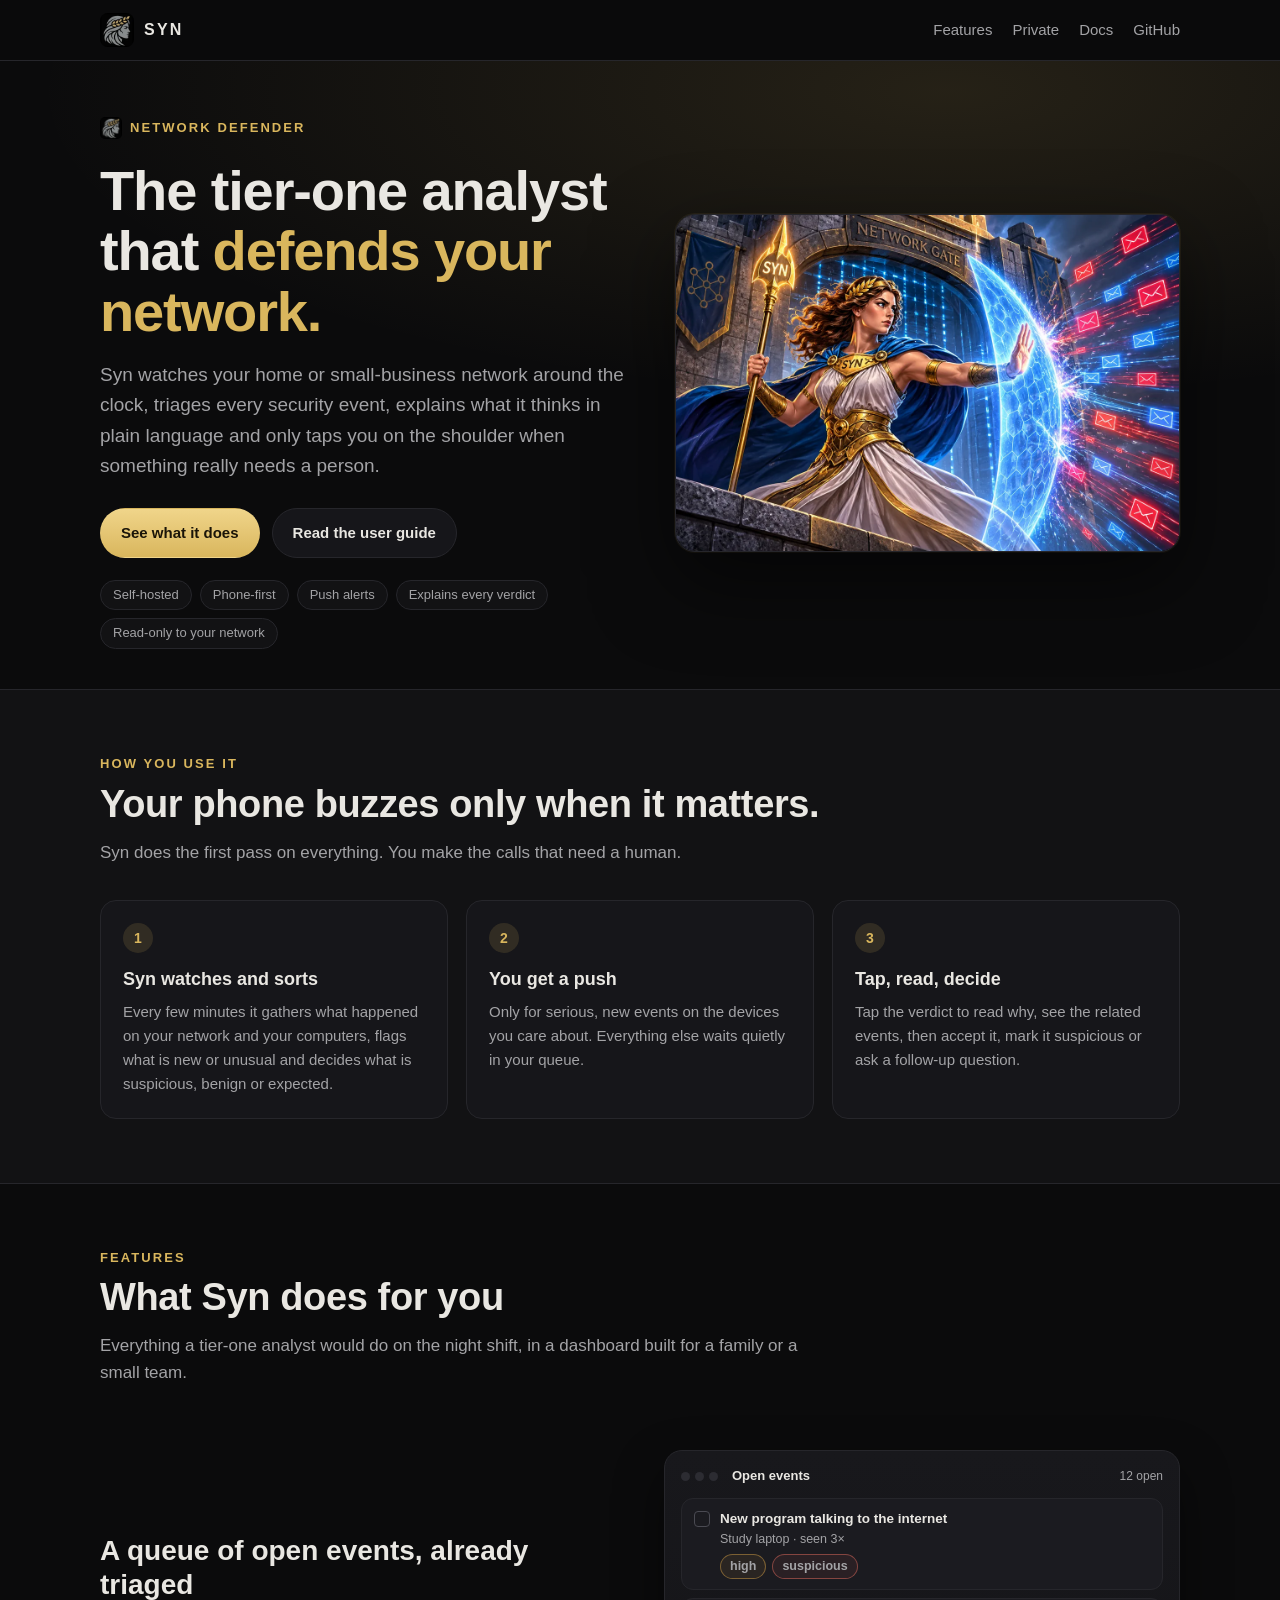
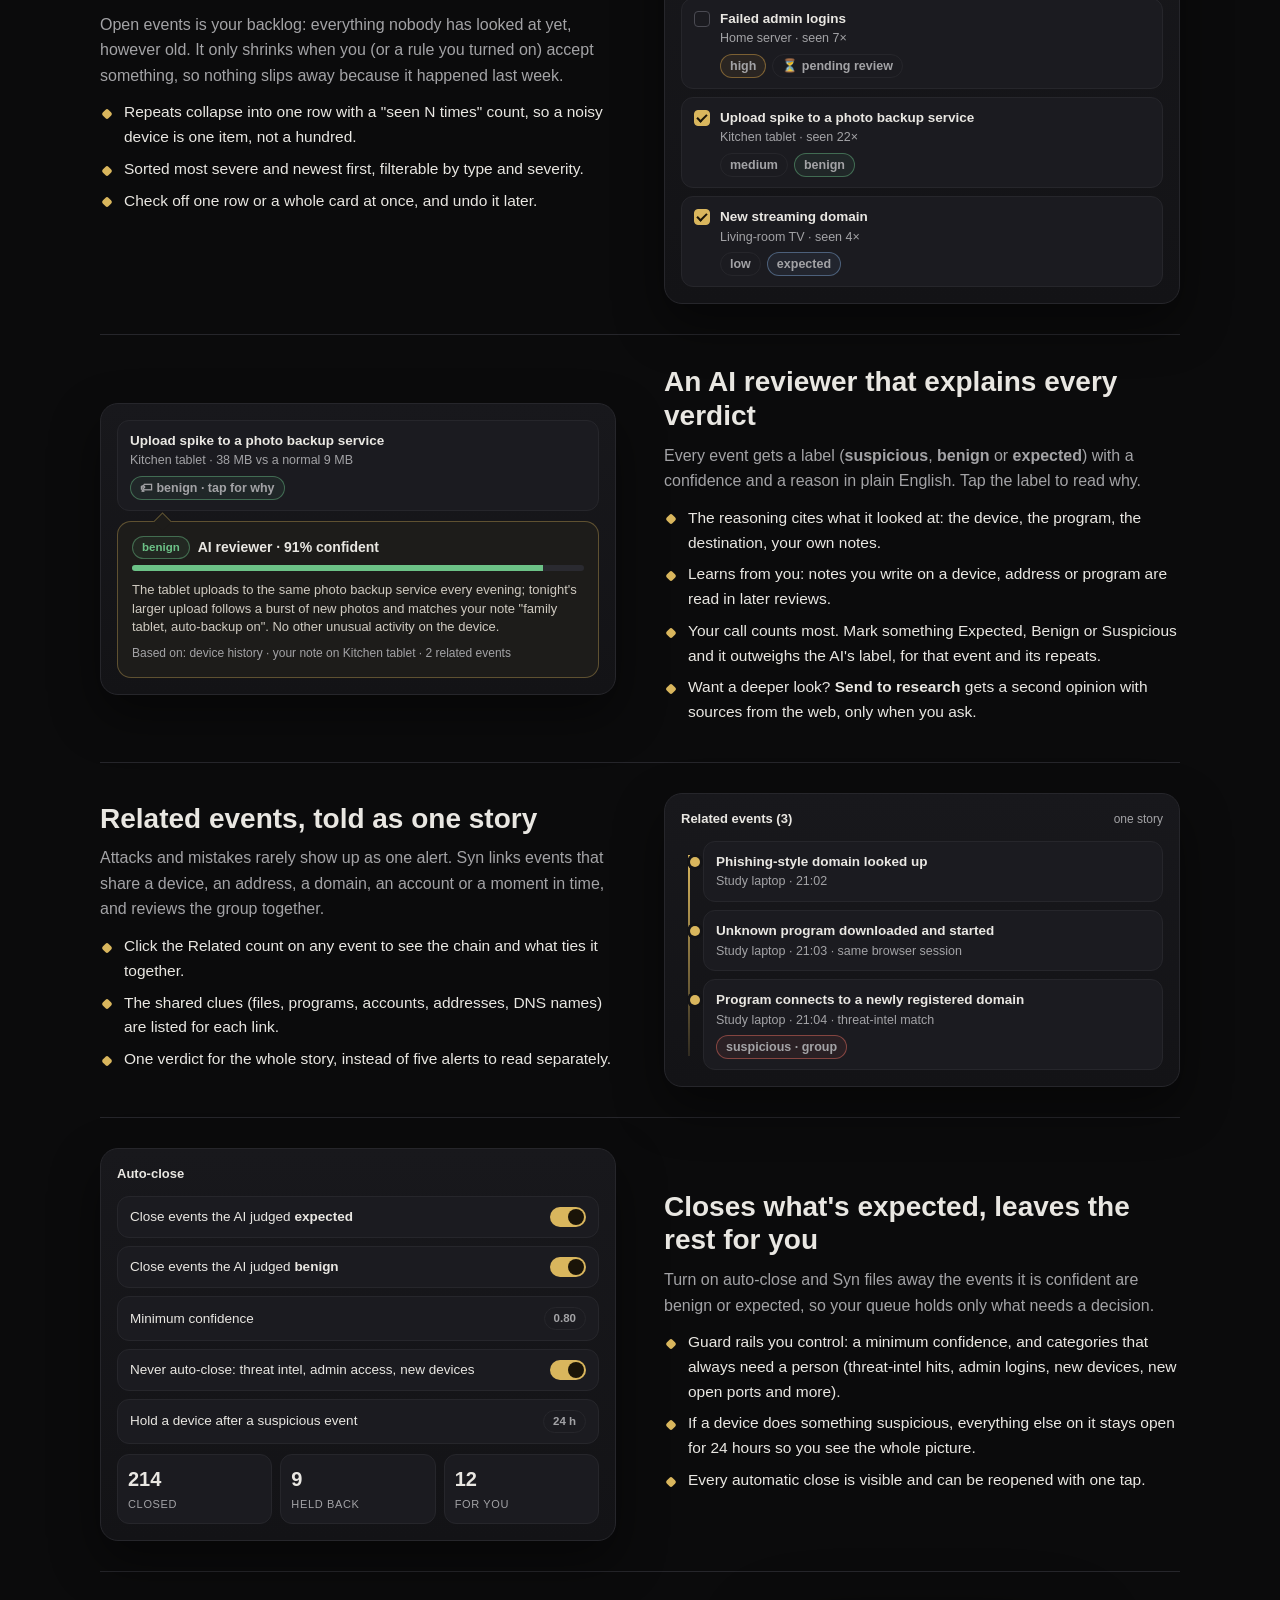
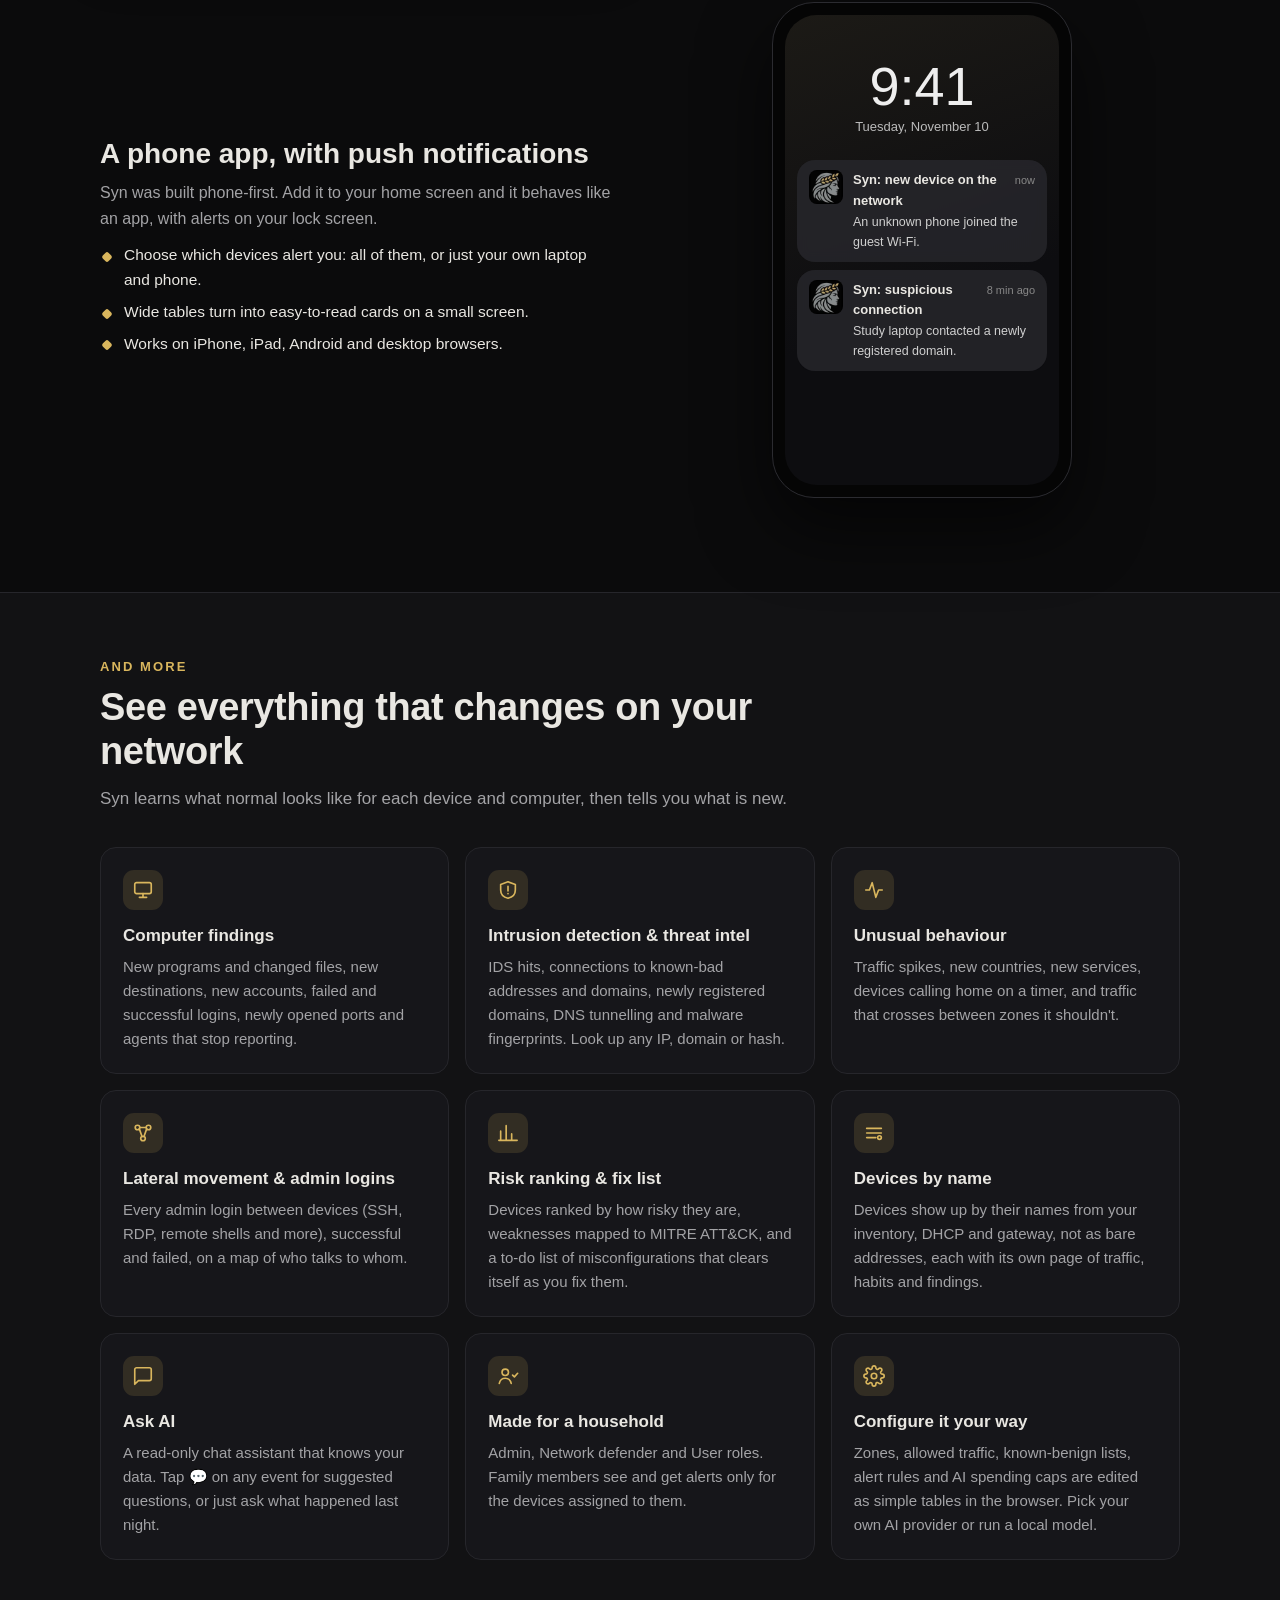
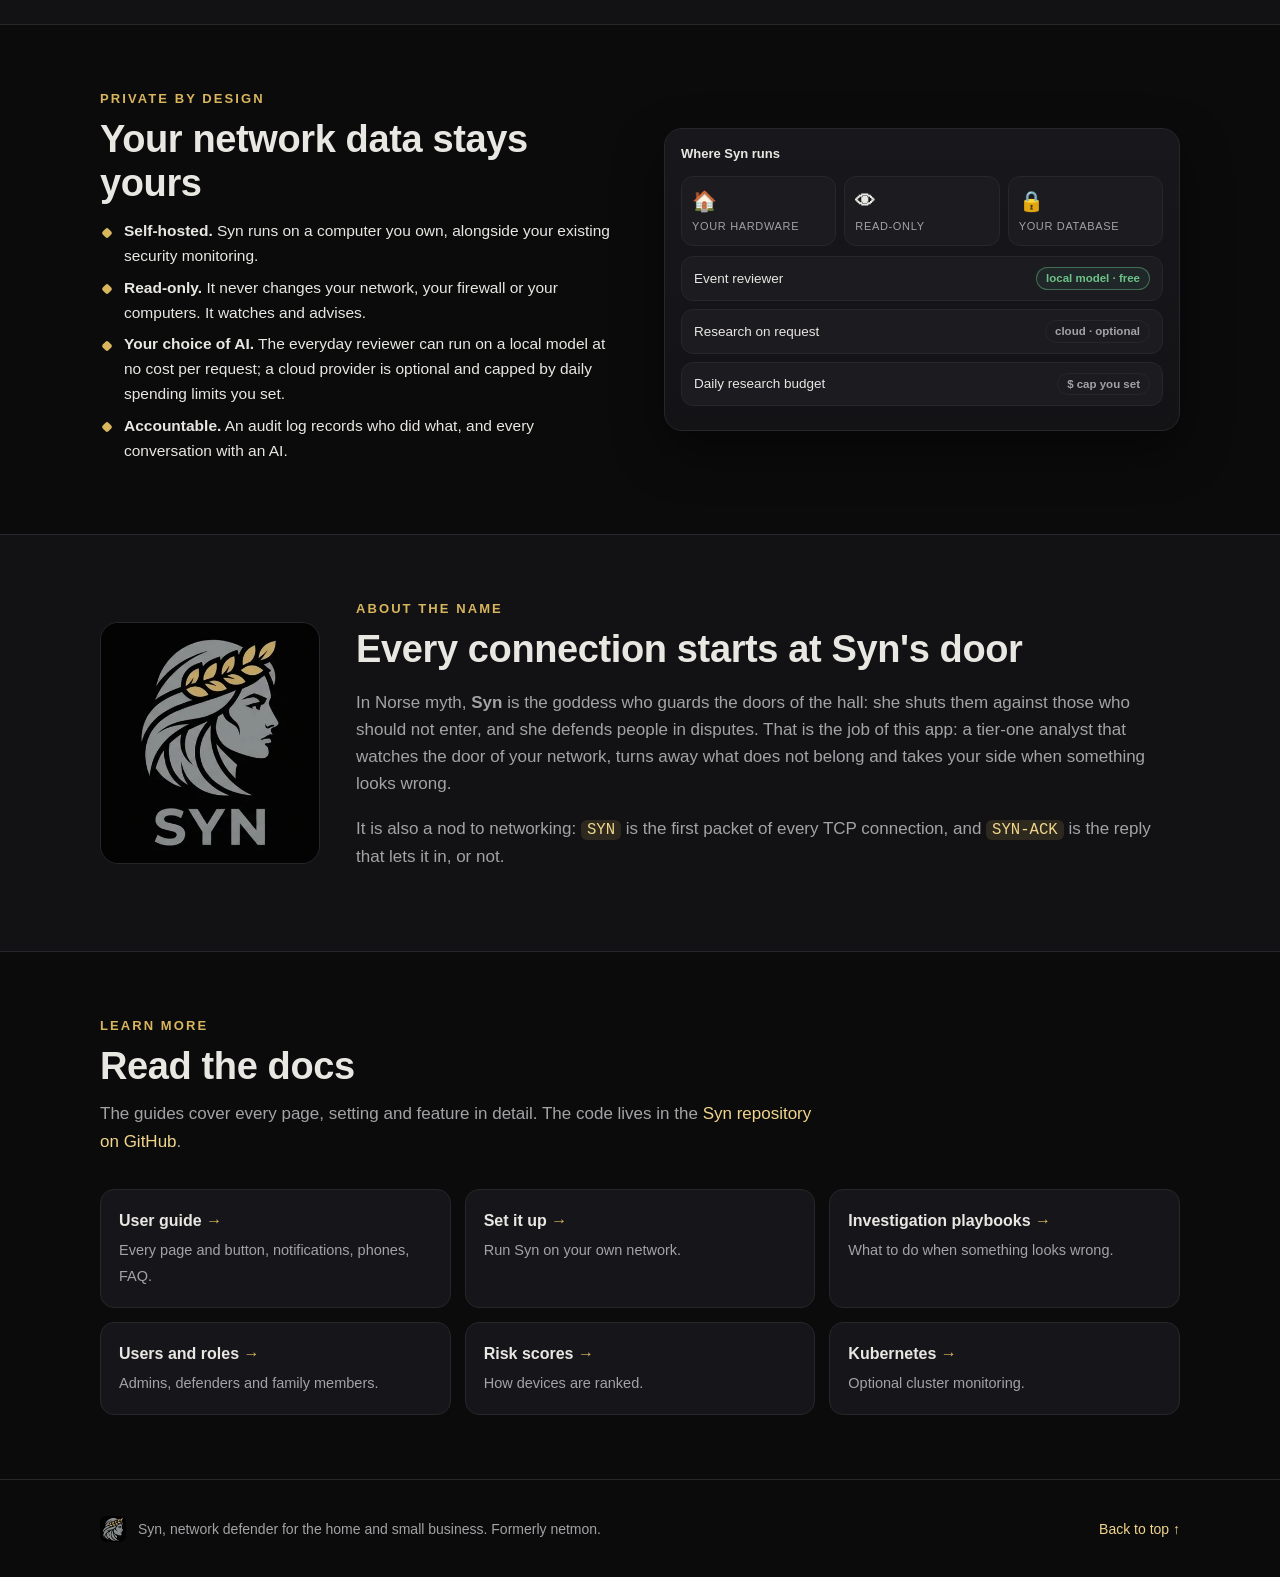
==== docs/index.html @ c79c4697 "GitHub Pages feature site: docs/index.html (end-user feature tour with the Syn art, gold-laurel logo" ====
<!doctype html>
<html lang="en">
<head>
<meta charset="utf-8">
<meta name="viewport" content="width=device-width, initial-scale=1, viewport-fit=cover">
<title>Syn · the tier-one analyst that defends your network</title>
<meta name="description" content="Syn watches your home or small-business network, triages every security event, explains its verdicts in plain language and pushes only what needs you to your phone.">
<meta name="theme-color" content="#0b0b0c">
<meta property="og:title" content="Syn · the tier-one analyst that defends your network">
<meta property="og:description" content="Security events triaged, explained and grouped into stories, with the expected closed for you and the rest pushed to your phone. Self-hosted.">
<meta property="og:image" content="images/syn-hero.webp">
<link rel="icon" href="site/favicon.png">
<link rel="apple-touch-icon" href="site/apple-touch-icon.png">
<style>
:root{
  --bg:#0b0b0c; --bg2:#121214; --card:#16161a; --line:#26262b;
  --text:#e9e7e2; --muted:#a3a3a6; --gray:#9a9c9e;
  --gold:#d9b65d; --gold2:#f0d58a; --gold-dim:rgba(217,182,93,.14);
  --red:#e06a5f; --green:#6cc287; --blue:#7fa8d9; --amber:#e1a948;
  --r:16px;
}
*{box-sizing:border-box}
html{scroll-behavior:smooth;-webkit-text-size-adjust:100%}
body{margin:0;background:var(--bg);color:var(--text);
  font:16px/1.6 -apple-system,BlinkMacSystemFont,"Segoe UI",Inter,Roboto,"Helvetica Neue",Arial,sans-serif}
a{color:var(--gold2);text-decoration:none}
a:hover{text-decoration:underline}
img{max-width:100%;display:block}
.wrap{max-width:1120px;margin:0 auto;padding:0 20px}

/* nav */
.nav{position:sticky;top:0;z-index:10;background:rgba(11,11,12,.86);backdrop-filter:blur(10px);-webkit-backdrop-filter:blur(10px);border-bottom:1px solid var(--line)}
.nav .wrap{display:flex;align-items:center;gap:14px;height:60px}
.brand{display:flex;align-items:center;gap:10px;color:var(--text);font-weight:700;letter-spacing:.14em}
.brand img{width:34px;height:34px;border-radius:8px}
.nav nav{margin-left:auto;display:flex;gap:20px;font-size:15px}
.nav nav a{color:var(--muted)}
.nav nav a:hover{color:var(--text);text-decoration:none}
@media (max-width:600px){.nav nav a.opt{display:none}}

/* hero */
.hero{position:relative;padding:56px 0 40px;overflow:hidden}
.hero::before{content:"";position:absolute;inset:-20% -10% auto;height:520px;background:radial-gradient(ellipse at 70% 30%,rgba(217,182,93,.13),transparent 60%);pointer-events:none}
.hero .wrap{display:grid;grid-template-columns:1.05fr 1fr;gap:44px;align-items:center;position:relative}
.eyebrow{display:inline-flex;align-items:center;gap:8px;color:var(--gold);font-size:13px;font-weight:600;letter-spacing:.16em;text-transform:uppercase}
.eyebrow img{width:22px;height:22px;border-radius:5px}
h1{font-size:clamp(34px,5.2vw,56px);line-height:1.08;margin:14px 0 18px;letter-spacing:-.02em}
h1 em{font-style:normal;color:var(--gold)}
.lead{font-size:clamp(17px,2vw,19px);color:var(--muted);margin:0 0 26px;max-width:36em}
.ctas{display:flex;flex-wrap:wrap;gap:12px}
.btn{display:inline-flex;align-items:center;gap:8px;padding:12px 20px;border-radius:999px;font-weight:600;font-size:15px;border:1px solid var(--line);color:var(--text);background:var(--card)}
.btn:hover{text-decoration:none;border-color:#3a3a40}
.btn.gold{background:linear-gradient(180deg,var(--gold2),var(--gold));color:#1a1408;border-color:transparent}
.hero-art{border-radius:20px;overflow:hidden;border:1px solid var(--line);box-shadow:0 30px 80px rgba(0,0,0,.55),0 0 0 1px rgba(217,182,93,.08)}
.hero-art img{width:100%;height:auto;aspect-ratio:3/2}
.chips{display:flex;flex-wrap:wrap;gap:8px;margin-top:22px}
.chip{font-size:13px;color:var(--muted);border:1px solid var(--line);border-radius:999px;padding:4px 12px;background:var(--bg2)}
@media (max-width:860px){.hero{padding-top:28px}.hero .wrap{grid-template-columns:1fr;gap:28px}.hero-art{order:-1}}

/* sections */
section{padding:64px 0}
.sec-head{max-width:720px;margin-bottom:34px}
.sec-head .k{color:var(--gold);font-size:13px;letter-spacing:.16em;text-transform:uppercase;font-weight:600}
h2{font-size:clamp(26px,3.6vw,38px);line-height:1.15;margin:8px 0 12px;letter-spacing:-.01em}
.sec-head p{color:var(--muted);margin:0;font-size:17px}
.alt{background:var(--bg2);border-top:1px solid var(--line);border-bottom:1px solid var(--line)}

/* flow steps */
.steps{display:grid;grid-template-columns:repeat(3,1fr);gap:18px}
.step{background:var(--card);border:1px solid var(--line);border-radius:var(--r);padding:22px}
.step .n{width:30px;height:30px;border-radius:50%;display:grid;place-items:center;background:var(--gold-dim);color:var(--gold);font-weight:700;font-size:14px;margin-bottom:12px}
.step h3{margin:0 0 6px;font-size:18px}
.step p{margin:0;color:var(--muted);font-size:15px}
@media (max-width:760px){.steps{grid-template-columns:1fr}}

/* feature rows with mockups */
.feat{display:grid;grid-template-columns:1fr 1fr;gap:48px;align-items:center;padding:30px 0}
.feat + .feat{border-top:1px solid var(--line)}
.feat.rev .copy{order:2}
.feat h3{font-size:clamp(22px,2.6vw,28px);margin:0 0 10px;line-height:1.2}
.feat p{color:var(--muted);margin:0 0 12px}
.feat ul{margin:0;padding:0;list-style:none}
.feat li{position:relative;padding-left:24px;margin:7px 0;color:var(--text);font-size:15.5px}
.feat li::before{content:"";position:absolute;left:3px;top:.62em;width:8px;height:8px;border-radius:2px;background:var(--gold);transform:rotate(45deg)}
@media (max-width:860px){.feat{grid-template-columns:1fr;gap:22px}.feat.rev .copy{order:0}}

/* mock UI */
.mock{background:linear-gradient(180deg,#18181c,#131316);border:1px solid var(--line);border-radius:18px;padding:16px;box-shadow:0 20px 50px rgba(0,0,0,.45);font-size:13.5px;line-height:1.45}
.mock .bar{display:flex;align-items:center;gap:8px;color:var(--muted);font-size:12px;margin-bottom:12px}
.mock .bar b{color:var(--text);font-size:13px}
.mock .dots{display:flex;gap:5px;margin-right:6px}.mock .dots i{width:9px;height:9px;border-radius:50%;background:#2c2c32}
.row{display:flex;align-items:flex-start;gap:10px;padding:10px 12px;border:1px solid var(--line);border-radius:12px;background:#1b1b20;margin-bottom:8px}
.row:last-child{margin-bottom:0}
.row .t{flex:1;min-width:0}
.row .t b{display:block;font-weight:600;color:var(--text)}
.row .t span{color:var(--muted);font-size:12.5px}
.cb{width:16px;height:16px;border:1.5px solid #4a4a52;border-radius:4px;margin-top:2px;flex:none}
.cb.on{background:var(--gold);border-color:var(--gold);position:relative}
.cb.on::after{content:"";position:absolute;left:4px;top:1px;width:4px;height:8px;border:solid #1a1408;border-width:0 2px 2px 0;transform:rotate(45deg)}
.pill{display:inline-block;font-size:11.5px;font-weight:600;padding:2px 9px;border-radius:999px;border:1px solid;white-space:nowrap}
.p-sus{color:var(--red);border-color:rgba(224,106,95,.5);background:rgba(224,106,95,.08)}
.p-ben{color:var(--green);border-color:rgba(108,194,135,.45);background:rgba(108,194,135,.08)}
.p-exp{color:var(--blue);border-color:rgba(127,168,217,.45);background:rgba(127,168,217,.08)}
.p-hi{color:var(--amber);border-color:rgba(225,169,72,.45);background:rgba(225,169,72,.08)}
.p-g{color:var(--muted);border-color:var(--line)}
.tags{display:flex;gap:6px;flex-wrap:wrap;margin-top:6px}
.pop{border:1px solid rgba(217,182,93,.35);border-radius:14px;background:#1d1c1a;padding:14px;margin-top:10px;position:relative}
.pop::before{content:"";position:absolute;top:-7px;left:38px;width:12px;height:12px;background:#1d1c1a;border-left:1px solid rgba(217,182,93,.35);border-top:1px solid rgba(217,182,93,.35);transform:rotate(45deg)}
.pop h4{margin:0 0 6px;font-size:14px;display:flex;gap:8px;align-items:center}
.pop p{margin:0 0 8px;color:#cfcac0;font-size:13px}
.meter{height:6px;border-radius:6px;background:#2a2a30;overflow:hidden;margin:4px 0 10px}
.meter i{display:block;height:100%;background:var(--green);width:91%}
.src{font-size:12px;color:var(--muted)}
.story{position:relative;padding-left:22px}
.story::before{content:"";position:absolute;left:7px;top:14px;bottom:14px;width:2px;background:linear-gradient(var(--gold),rgba(217,182,93,.15))}
.story .row::before{content:"";position:absolute;margin-left:-26px;margin-top:5px;width:10px;height:10px;border-radius:50%;background:var(--gold);box-shadow:0 0 0 3px #131316}
.kpis{display:grid;grid-template-columns:repeat(3,1fr);gap:8px;margin-bottom:10px}
.kpi{border:1px solid var(--line);border-radius:12px;padding:10px;background:#1b1b20}
.kpi b{display:block;font-size:20px}
.kpi span{font-size:11px;color:var(--muted);text-transform:uppercase;letter-spacing:.06em}
.switch{display:flex;justify-content:space-between;align-items:center;padding:10px 12px;border:1px solid var(--line);border-radius:12px;background:#1b1b20;margin-bottom:8px}
.sw{width:36px;height:20px;border-radius:20px;background:#3a3a40;position:relative;flex:none}
.sw::after{content:"";position:absolute;top:2px;left:2px;width:16px;height:16px;border-radius:50%;background:#bbb}
.sw.on{background:var(--gold)}.sw.on::after{left:18px;background:#1a1408}

/* phone mock */
.phone{width:min(300px,100%);margin:0 auto;border-radius:42px;padding:12px;background:#050505;border:1px solid #2b2b30;box-shadow:0 30px 70px rgba(0,0,0,.6)}
.screen{border-radius:32px;overflow:hidden;background:linear-gradient(160deg,#1c1a16,#0d0d10 60%);min-height:470px;padding:44px 12px 16px;position:relative}
.screen .clock{text-align:center;color:#eee;font-size:54px;font-weight:300;line-height:1}
.screen .date{text-align:center;color:#bbb;font-size:13px;margin:4px 0 22px}
.notif{background:rgba(40,40,44,.82);border-radius:18px;padding:10px 12px;margin-bottom:8px;display:flex;gap:10px;backdrop-filter:blur(6px)}
.notif img{width:34px;height:34px;border-radius:8px;flex:none}
.notif b{font-size:13px;display:block}
.notif span{font-size:12.5px;color:#d0d0d0;display:block}
.notif small{color:#888;font-size:11px;margin-left:auto;white-space:nowrap}
.notif .h{display:flex;gap:6px;align-items:baseline}

/* grid of smaller features */
.grid{display:grid;grid-template-columns:repeat(3,1fr);gap:16px}
.card{background:var(--card);border:1px solid var(--line);border-radius:var(--r);padding:22px}
.card .ic{width:40px;height:40px;border-radius:11px;display:grid;place-items:center;background:var(--gold-dim);margin-bottom:12px}
.card .ic svg{width:22px;height:22px;stroke:var(--gold);fill:none;stroke-width:1.8;stroke-linecap:round;stroke-linejoin:round}
.card h3{margin:0 0 6px;font-size:17px}
.card p{margin:0;color:var(--muted);font-size:15px}
@media (max-width:900px){.grid{grid-template-columns:1fr 1fr}}
@media (max-width:560px){.grid{grid-template-columns:1fr}}

/* name */
.name{display:grid;grid-template-columns:220px 1fr;gap:36px;align-items:center}
.name img{width:220px;border-radius:18px;border:1px solid var(--line)}
.name p{color:var(--muted);font-size:17px}
.mono{font-family:ui-monospace,SFMono-Regular,Menlo,monospace;color:var(--gold2);background:var(--gold-dim);padding:1px 6px;border-radius:6px;font-size:.92em}
@media (max-width:700px){.name{grid-template-columns:1fr;justify-items:center;text-align:left}.name img{width:170px}}

/* learn more */
.links{display:grid;grid-template-columns:repeat(3,1fr);gap:14px}
.lk{display:block;background:var(--card);border:1px solid var(--line);border-radius:14px;padding:18px;color:var(--text)}
.lk:hover{text-decoration:none;border-color:rgba(217,182,93,.5)}
.lk b{display:block;margin-bottom:4px}
.lk span{color:var(--muted);font-size:14.5px}
.lk b::after{content:" →";color:var(--gold)}
@media (max-width:860px){.links{grid-template-columns:1fr 1fr}}
@media (max-width:560px){.links{grid-template-columns:1fr}}
footer{padding:36px 0 calc(36px + env(safe-area-inset-bottom));color:var(--muted);font-size:14px;border-top:1px solid var(--line)}
footer .wrap{display:flex;gap:12px;align-items:center;flex-wrap:wrap}
footer img{width:26px;height:26px;border-radius:6px}
</style>
</head>
<body>

<header class="nav">
  <div class="wrap">
    <a class="brand" href="#top"><img src="site/syn-mark.webp" alt="" width="34" height="34">SYN</a>
    <nav>
      <a class="opt" href="#features">Features</a>
      <a class="opt" href="#privacy">Private</a>
      <a href="#learn">Docs</a>
      <a href="USER_GUIDE.html" data-gh="">GitHub</a>
    </nav>
  </div>
</header>

<main id="top">
<section class="hero">
  <div class="wrap">
    <div>
      <span class="eyebrow"><img src="site/syn-mark.webp" alt="">Network defender</span>
      <h1>The tier-one analyst that <em>defends your network.</em></h1>
      <p class="lead">Syn watches your home or small-business network around the clock, triages every security event, explains what it thinks in plain language and only taps you on the shoulder when something really needs a person.</p>
      <div class="ctas">
        <a class="btn gold" href="#features">See what it does</a>
        <a class="btn" href="USER_GUIDE.html" data-gh="blob/main/docs/USER_GUIDE.md">Read the user guide</a>
      </div>
      <div class="chips">
        <span class="chip">Self-hosted</span><span class="chip">Phone-first</span><span class="chip">Push alerts</span><span class="chip">Explains every verdict</span><span class="chip">Read-only to your network</span>
      </div>
    </div>
    <div class="hero-art">
      <img src="images/syn-hero.webp" width="1200" height="800" alt="Syn, the Norse door-guard goddess, at the network gate holding up a glowing shield that stops incoming packets" fetchpriority="high">
    </div>
  </div>
</section>

<section class="alt">
  <div class="wrap">
    <div class="sec-head">
      <div class="k">How you use it</div>
      <h2>Your phone buzzes only when it matters.</h2>
      <p>Syn does the first pass on everything. You make the calls that need a human.</p>
    </div>
    <div class="steps">
      <div class="step"><div class="n">1</div><h3>Syn watches and sorts</h3><p>Every few minutes it gathers what happened on your network and your computers, flags what is new or unusual and decides what is suspicious, benign or expected.</p></div>
      <div class="step"><div class="n">2</div><h3>You get a push</h3><p>Only for serious, new events on the devices you care about. Everything else waits quietly in your queue.</p></div>
      <div class="step"><div class="n">3</div><h3>Tap, read, decide</h3><p>Tap the verdict to read why, see the related events, then accept it, mark it suspicious or ask a follow-up question.</p></div>
    </div>
  </div>
</section>

<section id="features">
  <div class="wrap">
    <div class="sec-head">
      <div class="k">Features</div>
      <h2>What Syn does for you</h2>
      <p>Everything a tier-one analyst would do on the night shift, in a dashboard built for a family or a small team.</p>
    </div>

    <div class="feat">
      <div class="copy">
        <h3>A queue of open events, already triaged</h3>
        <p>Open events is your backlog: everything nobody has looked at yet, however old. It only shrinks when you (or a rule you turned on) accept something, so nothing slips away because it happened last week.</p>
        <ul>
          <li>Repeats collapse into one row with a "seen N times" count, so a noisy device is one item, not a hundred.</li>
          <li>Sorted most severe and newest first, filterable by type and severity.</li>
          <li>Check off one row or a whole card at once, and undo it later.</li>
        </ul>
      </div>
      <div class="mock" aria-hidden="true">
        <div class="bar"><span class="dots"><i></i><i></i><i></i></span><b>Open events</b><span style="margin-left:auto">12 open</span></div>
        <div class="row"><span class="cb"></span><div class="t"><b>New program talking to the internet</b><span>Study laptop · seen 3×</span><div class="tags"><span class="pill p-hi">high</span><span class="pill p-sus">suspicious</span></div></div></div>
        <div class="row"><span class="cb"></span><div class="t"><b>Failed admin logins</b><span>Home server · seen 7×</span><div class="tags"><span class="pill p-hi">high</span><span class="pill p-g">⏳ pending review</span></div></div></div>
        <div class="row"><span class="cb on"></span><div class="t"><b>Upload spike to a photo backup service</b><span>Kitchen tablet · seen 22×</span><div class="tags"><span class="pill p-g">medium</span><span class="pill p-ben">benign</span></div></div></div>
        <div class="row"><span class="cb on"></span><div class="t"><b>New streaming domain</b><span>Living-room TV · seen 4×</span><div class="tags"><span class="pill p-g">low</span><span class="pill p-exp">expected</span></div></div></div>
      </div>
    </div>

    <div class="feat rev">
      <div class="copy">
        <h3>An AI reviewer that explains every verdict</h3>
        <p>Every event gets a label (<b>suspicious</b>, <b>benign</b> or <b>expected</b>) with a confidence and a reason in plain English. Tap the label to read why.</p>
        <ul>
          <li>The reasoning cites what it looked at: the device, the program, the destination, your own notes.</li>
          <li>Learns from you: notes you write on a device, address or program are read in later reviews.</li>
          <li>Your call counts most. Mark something Expected, Benign or Suspicious and it outweighs the AI's label, for that event and its repeats.</li>
          <li>Want a deeper look? <b>Send to research</b> gets a second opinion with sources from the web, only when you ask.</li>
        </ul>
      </div>
      <div class="mock" aria-hidden="true">
        <div class="row"><div class="t"><b>Upload spike to a photo backup service</b><span>Kitchen tablet · 38 MB vs a normal 9 MB</span><div class="tags"><span class="pill p-ben">🏷 benign · tap for why</span></div></div></div>
        <div class="pop">
          <h4><span class="pill p-ben">benign</span> AI reviewer · 91% confident</h4>
          <div class="meter"><i></i></div>
          <p>The tablet uploads to the same photo backup service every evening; tonight's larger upload follows a burst of new photos and matches your note "family tablet, auto-backup on". No other unusual activity on the device.</p>
          <div class="src">Based on: device history · your note on Kitchen tablet · 2 related events</div>
        </div>
      </div>
    </div>

    <div class="feat">
      <div class="copy">
        <h3>Related events, told as one story</h3>
        <p>Attacks and mistakes rarely show up as one alert. Syn links events that share a device, an address, a domain, an account or a moment in time, and reviews the group together.</p>
        <ul>
          <li>Click the Related count on any event to see the chain and what ties it together.</li>
          <li>The shared clues (files, programs, accounts, addresses, DNS names) are listed for each link.</li>
          <li>One verdict for the whole story, instead of five alerts to read separately.</li>
        </ul>
      </div>
      <div class="mock" aria-hidden="true">
        <div class="bar"><b>Related events (3)</b><span style="margin-left:auto">one story</span></div>
        <div class="story">
          <div class="row"><div class="t"><b>Phishing-style domain looked up</b><span>Study laptop · 21:02</span></div></div>
          <div class="row"><div class="t"><b>Unknown program downloaded and started</b><span>Study laptop · 21:03 · same browser session</span></div></div>
          <div class="row"><div class="t"><b>Program connects to a newly registered domain</b><span>Study laptop · 21:04 · threat-intel match</span><div class="tags"><span class="pill p-sus">suspicious · group</span></div></div></div>
        </div>
      </div>
    </div>

    <div class="feat rev">
      <div class="copy">
        <h3>Closes what's expected, leaves the rest for you</h3>
        <p>Turn on auto-close and Syn files away the events it is confident are benign or expected, so your queue holds only what needs a decision.</p>
        <ul>
          <li>Guard rails you control: a minimum confidence, and categories that always need a person (threat-intel hits, admin logins, new devices, new open ports and more).</li>
          <li>If a device does something suspicious, everything else on it stays open for 24 hours so you see the whole picture.</li>
          <li>Every automatic close is visible and can be reopened with one tap.</li>
        </ul>
      </div>
      <div class="mock" aria-hidden="true">
        <div class="bar"><b>Auto-close</b></div>
        <div class="switch"><span>Close events the AI judged <b>expected</b></span><span class="sw on"></span></div>
        <div class="switch"><span>Close events the AI judged <b>benign</b></span><span class="sw on"></span></div>
        <div class="switch"><span>Minimum confidence</span><span class="pill p-g">0.80</span></div>
        <div class="switch"><span>Never auto-close: threat intel, admin access, new devices</span><span class="sw on"></span></div>
        <div class="switch"><span>Hold a device after a suspicious event</span><span class="pill p-g">24 h</span></div>
        <div class="kpis" style="margin:10px 0 0"><div class="kpi"><b>214</b><span>closed</span></div><div class="kpi"><b>9</b><span>held back</span></div><div class="kpi"><b>12</b><span>for you</span></div></div>
      </div>
    </div>

    <div class="feat">
      <div class="copy">
        <h3>A phone app, with push notifications</h3>
        <p>Syn was built phone-first. Add it to your home screen and it behaves like an app, with alerts on your lock screen.</p>
        <ul>
          <li>Choose which devices alert you: all of them, or just your own laptop and phone.</li>
          <li>Wide tables turn into easy-to-read cards on a small screen.</li>
          <li>Works on iPhone, iPad, Android and desktop browsers.</li>
        </ul>
      </div>
      <div class="phone" aria-hidden="true">
        <div class="screen">
          <div class="clock">9:41</div>
          <div class="date">Tuesday, November 10</div>
          <div class="notif"><img src="site/syn-mark.webp" alt=""><div style="flex:1"><div class="h"><b>Syn: new device on the network</b><small>now</small></div><span>An unknown phone joined the guest Wi-Fi.</span></div></div>
          <div class="notif"><img src="site/syn-mark.webp" alt=""><div style="flex:1"><div class="h"><b>Syn: suspicious connection</b><small>8 min ago</small></div><span>Study laptop contacted a newly registered domain.</span></div></div>
        </div>
      </div>
    </div>
  </div>
</section>

<section class="alt">
  <div class="wrap">
    <div class="sec-head">
      <div class="k">And more</div>
      <h2>See everything that changes on your network</h2>
      <p>Syn learns what normal looks like for each device and computer, then tells you what is new.</p>
    </div>
    <div class="grid">
      <div class="card"><div class="ic"><svg viewBox="0 0 24 24"><rect x="3" y="4" width="18" height="12" rx="2"/><path d="M8 20h8M12 16v4"/></svg></div><h3>Computer findings</h3><p>New programs and changed files, new destinations, new accounts, failed and successful logins, newly opened ports and agents that stop reporting.</p></div>
      <div class="card"><div class="ic"><svg viewBox="0 0 24 24"><path d="M12 3l8 3v6c0 5-3.5 8-8 9-4.5-1-8-4-8-9V6z"/><path d="M12 8v5M12 16h.01"/></svg></div><h3>Intrusion detection &amp; threat intel</h3><p>IDS hits, connections to known-bad addresses and domains, newly registered domains, DNS tunnelling and malware fingerprints. Look up any IP, domain or hash.</p></div>
      <div class="card"><div class="ic"><svg viewBox="0 0 24 24"><path d="M3 12h4l3-8 4 16 3-8h4"/></svg></div><h3>Unusual behaviour</h3><p>Traffic spikes, new countries, new services, devices calling home on a timer, and traffic that crosses between zones it shouldn't.</p></div>
      <div class="card"><div class="ic"><svg viewBox="0 0 24 24"><circle cx="6" cy="6" r="2.5"/><circle cx="18" cy="6" r="2.5"/><circle cx="12" cy="18" r="2.5"/><path d="M8 7.5l3 8.5M16 7.5l-3 8.5M8.5 6h7"/></svg></div><h3>Lateral movement &amp; admin logins</h3><p>Every admin login between devices (SSH, RDP, remote shells and more), successful and failed, on a map of who talks to whom.</p></div>
      <div class="card"><div class="ic"><svg viewBox="0 0 24 24"><path d="M4 20V10M10 20V4M16 20v-7M22 20H2"/></svg></div><h3>Risk ranking &amp; fix list</h3><p>Devices ranked by how risky they are, weaknesses mapped to MITRE ATT&amp;CK, and a to-do list of misconfigurations that clears itself as you fix them.</p></div>
      <div class="card"><div class="ic"><svg viewBox="0 0 24 24"><path d="M20 7H4M20 12H4M14 17H4"/><circle cx="18" cy="17" r="2"/></svg></div><h3>Devices by name</h3><p>Devices show up by their names from your inventory, DHCP and gateway, not as bare addresses, each with its own page of traffic, habits and findings.</p></div>
      <div class="card"><div class="ic"><svg viewBox="0 0 24 24"><path d="M21 15a2 2 0 0 1-2 2H7l-4 4V5a2 2 0 0 1 2-2h14a2 2 0 0 1 2 2z"/></svg></div><h3>Ask AI</h3><p>A read-only chat assistant that knows your data. Tap 💬 on any event for suggested questions, or just ask what happened last night.</p></div>
      <div class="card"><div class="ic"><svg viewBox="0 0 24 24"><circle cx="9" cy="8" r="3.5"/><path d="M2.5 20c.8-3.5 3.4-5.5 6.5-5.5s5.7 2 6.5 5.5M17 11l2 2 3.5-4"/></svg></div><h3>Made for a household</h3><p>Admin, Network defender and User roles. Family members see and get alerts only for the devices assigned to them.</p></div>
      <div class="card"><div class="ic"><svg viewBox="0 0 24 24"><circle cx="12" cy="12" r="3"/><path d="M19.4 15a1.7 1.7 0 0 0 .3 1.8l.1.1a2 2 0 1 1-2.8 2.8l-.1-.1a1.7 1.7 0 0 0-2.9 1.2V21a2 2 0 1 1-4 0v-.1a1.7 1.7 0 0 0-2.9-1.2l-.1.1a2 2 0 1 1-2.8-2.8l.1-.1A1.7 1.7 0 0 0 3 14H3a2 2 0 1 1 0-4h.1a1.7 1.7 0 0 0 1.2-2.9l-.1-.1a2 2 0 1 1 2.8-2.8l.1.1A1.7 1.7 0 0 0 10 3V3a2 2 0 1 1 4 0v.1a1.7 1.7 0 0 0 2.9 1.2l.1-.1a2 2 0 1 1 2.8 2.8l-.1.1A1.7 1.7 0 0 0 21 10h.1a2 2 0 1 1 0 4H21a1.7 1.7 0 0 0-1.6 1z"/></svg></div><h3>Configure it your way</h3><p>Zones, allowed traffic, known-benign lists, alert rules and AI spending caps are edited as simple tables in the browser. Pick your own AI provider or run a local model.</p></div>
    </div>
  </div>
</section>

<section id="privacy">
  <div class="wrap">
    <div class="feat" style="padding:0">
      <div class="copy">
        <div class="sec-head" style="margin-bottom:14px"><div class="k">Private by design</div><h2>Your network data stays yours</h2></div>
        <ul>
          <li><b>Self-hosted.</b> Syn runs on a computer you own, alongside your existing security monitoring.</li>
          <li><b>Read-only.</b> It never changes your network, your firewall or your computers. It watches and advises.</li>
          <li><b>Your choice of AI.</b> The everyday reviewer can run on a local model at no cost per request; a cloud provider is optional and capped by daily spending limits you set.</li>
          <li><b>Accountable.</b> An audit log records who did what, and every conversation with an AI.</li>
        </ul>
      </div>
      <div class="mock" aria-hidden="true">
        <div class="bar"><b>Where Syn runs</b></div>
        <div class="kpis"><div class="kpi"><b>🏠</b><span>your hardware</span></div><div class="kpi"><b>👁</b><span>read-only</span></div><div class="kpi"><b>🔒</b><span>your database</span></div></div>
        <div class="switch"><span>Event reviewer</span><span class="pill p-ben">local model · free</span></div>
        <div class="switch"><span>Research on request</span><span class="pill p-g">cloud · optional</span></div>
        <div class="switch"><span>Daily research budget</span><span class="pill p-g">$ cap you set</span></div>
      </div>
    </div>
  </div>
</section>

<section class="alt">
  <div class="wrap name">
    <img src="site/syn-logo.webp" width="220" height="242" alt="Syn logo: a goddess in profile wearing a gold laurel" loading="lazy">
    <div>
      <div class="sec-head" style="margin-bottom:8px"><div class="k">About the name</div><h2>Every connection starts at Syn's door</h2></div>
      <p>In Norse myth, <b>Syn</b> is the goddess who guards the doors of the hall: she shuts them against those who should not enter, and she defends people in disputes. That is the job of this app: a tier-one analyst that watches the door of your network, turns away what does not belong and takes your side when something looks wrong.</p>
      <p>It is also a nod to networking: <span class="mono">SYN</span> is the first packet of every TCP connection, and <span class="mono">SYN-ACK</span> is the reply that lets it in, or not.</p>
    </div>
  </div>
</section>

<section id="learn">
  <div class="wrap">
    <div class="sec-head">
      <div class="k">Learn more</div>
      <h2>Read the docs</h2>
      <p>The guides cover every page, setting and feature in detail. The code lives in the <a href="USER_GUIDE.html" data-gh="">Syn repository on GitHub</a>.</p>
    </div>
    <div class="links">
      <a class="lk" href="USER_GUIDE.html" data-gh="blob/main/docs/USER_GUIDE.md"><b>User guide</b><span>Every page and button, notifications, phones, FAQ.</span></a>
      <a class="lk" href="SETUP.html" data-gh="blob/main/docs/SETUP.md"><b>Set it up</b><span>Run Syn on your own network.</span></a>
      <a class="lk" href="PLAYBOOKS.html" data-gh="blob/main/docs/PLAYBOOKS.md"><b>Investigation playbooks</b><span>What to do when something looks wrong.</span></a>
      <a class="lk" href="ACCESS_CONTROL.html" data-gh="blob/main/docs/ACCESS_CONTROL.md"><b>Users and roles</b><span>Admins, defenders and family members.</span></a>
      <a class="lk" href="RISK_SCORING.html" data-gh="blob/main/docs/RISK_SCORING.md"><b>Risk scores</b><span>How devices are ranked.</span></a>
      <a class="lk" href="KUBERNETES.html" data-gh="blob/main/docs/KUBERNETES.md"><b>Kubernetes</b><span>Optional cluster monitoring.</span></a>
    </div>
  </div>
</section>
</main>

<footer>
  <div class="wrap">
    <img src="site/syn-mark.webp" alt="">
    <span>Syn, network defender for the home and small business. Formerly netmon.</span>
    <a style="margin-left:auto" href="#top">Back to top ↑</a>
  </div>
</footer>

<script>
/* Point links at the GitHub repo this site is published from (owner taken from the Pages host name). */
(function(){
  var h = location.hostname, m = h.match(/^([^.]+)\.github\.io$/i);
  if (!m) return;
  var repo = location.pathname.split('/')[1] || 'syn';
  var base = 'https://github.com/' + m[1] + '/' + repo + '/';
  document.querySelectorAll('a[data-gh]').forEach(function(a){ a.href = base + a.getAttribute('data-gh'); });
})();
</script>
</body>
</html>
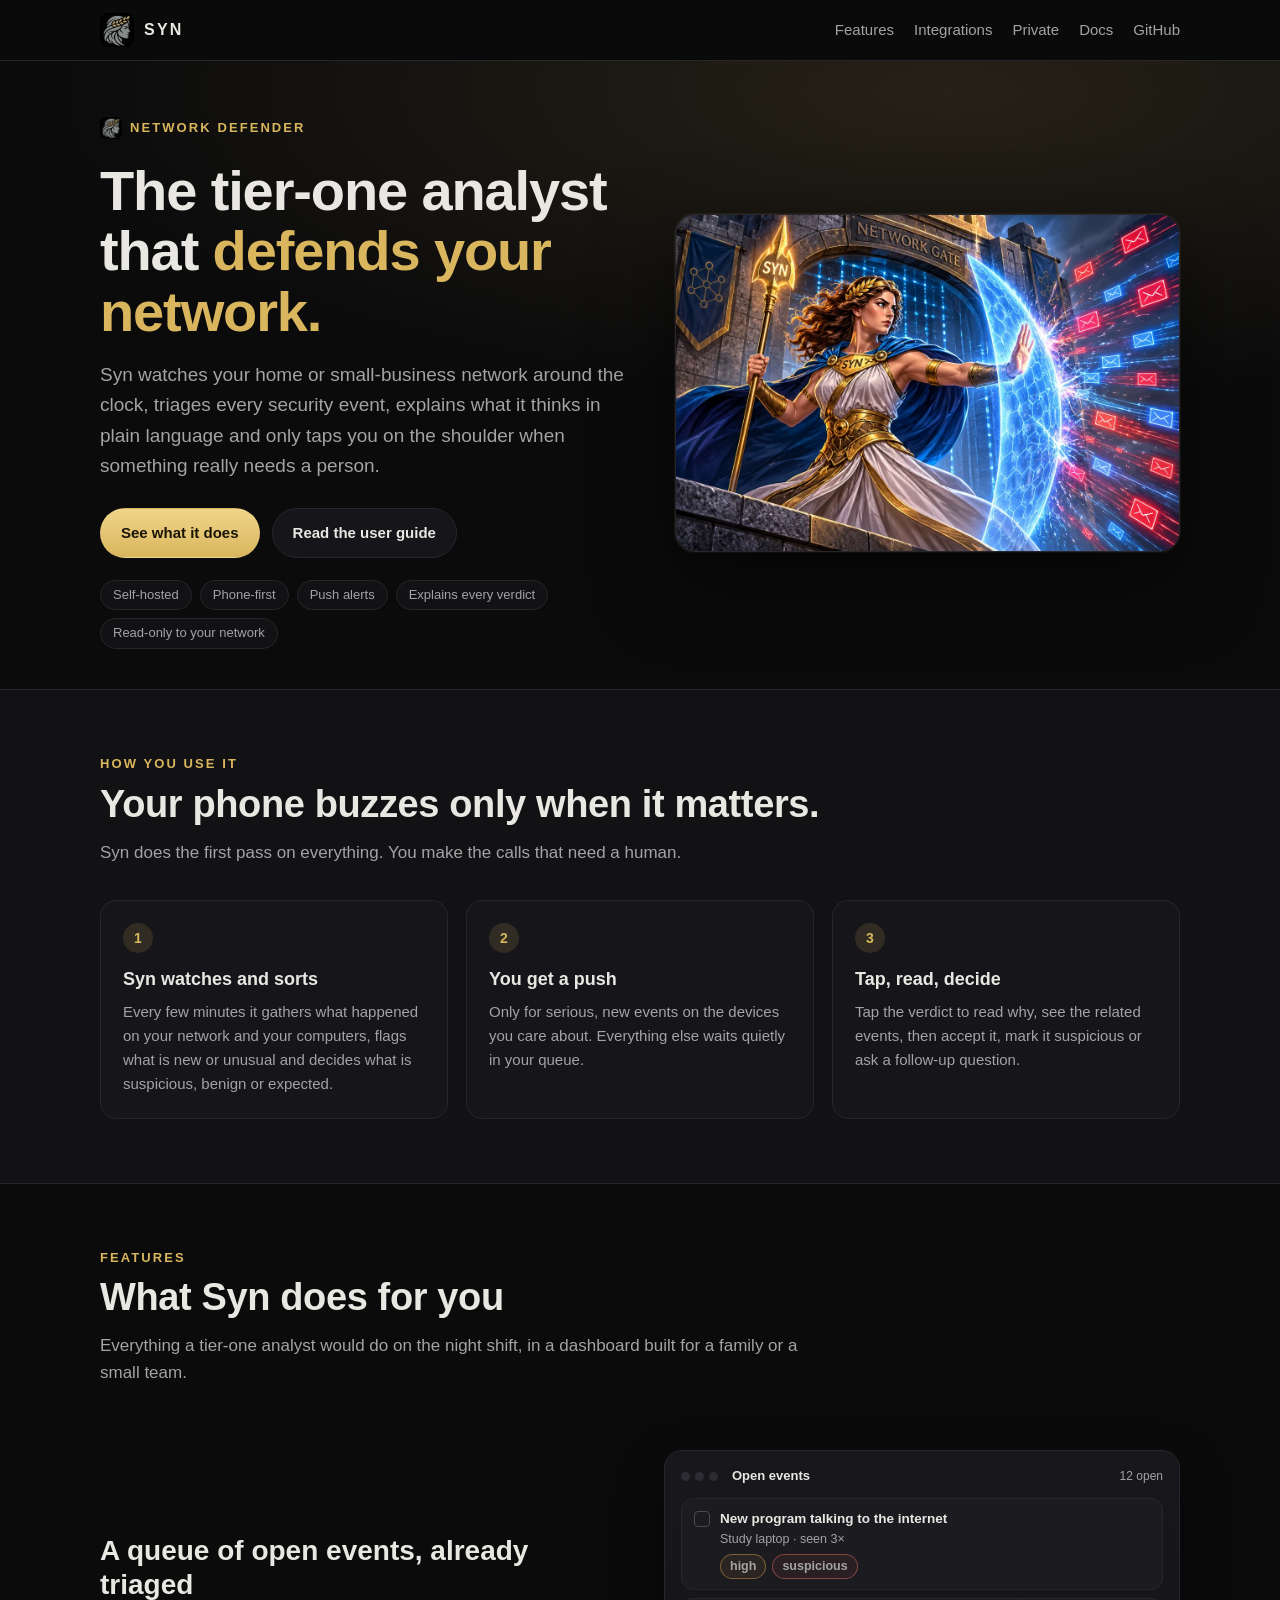
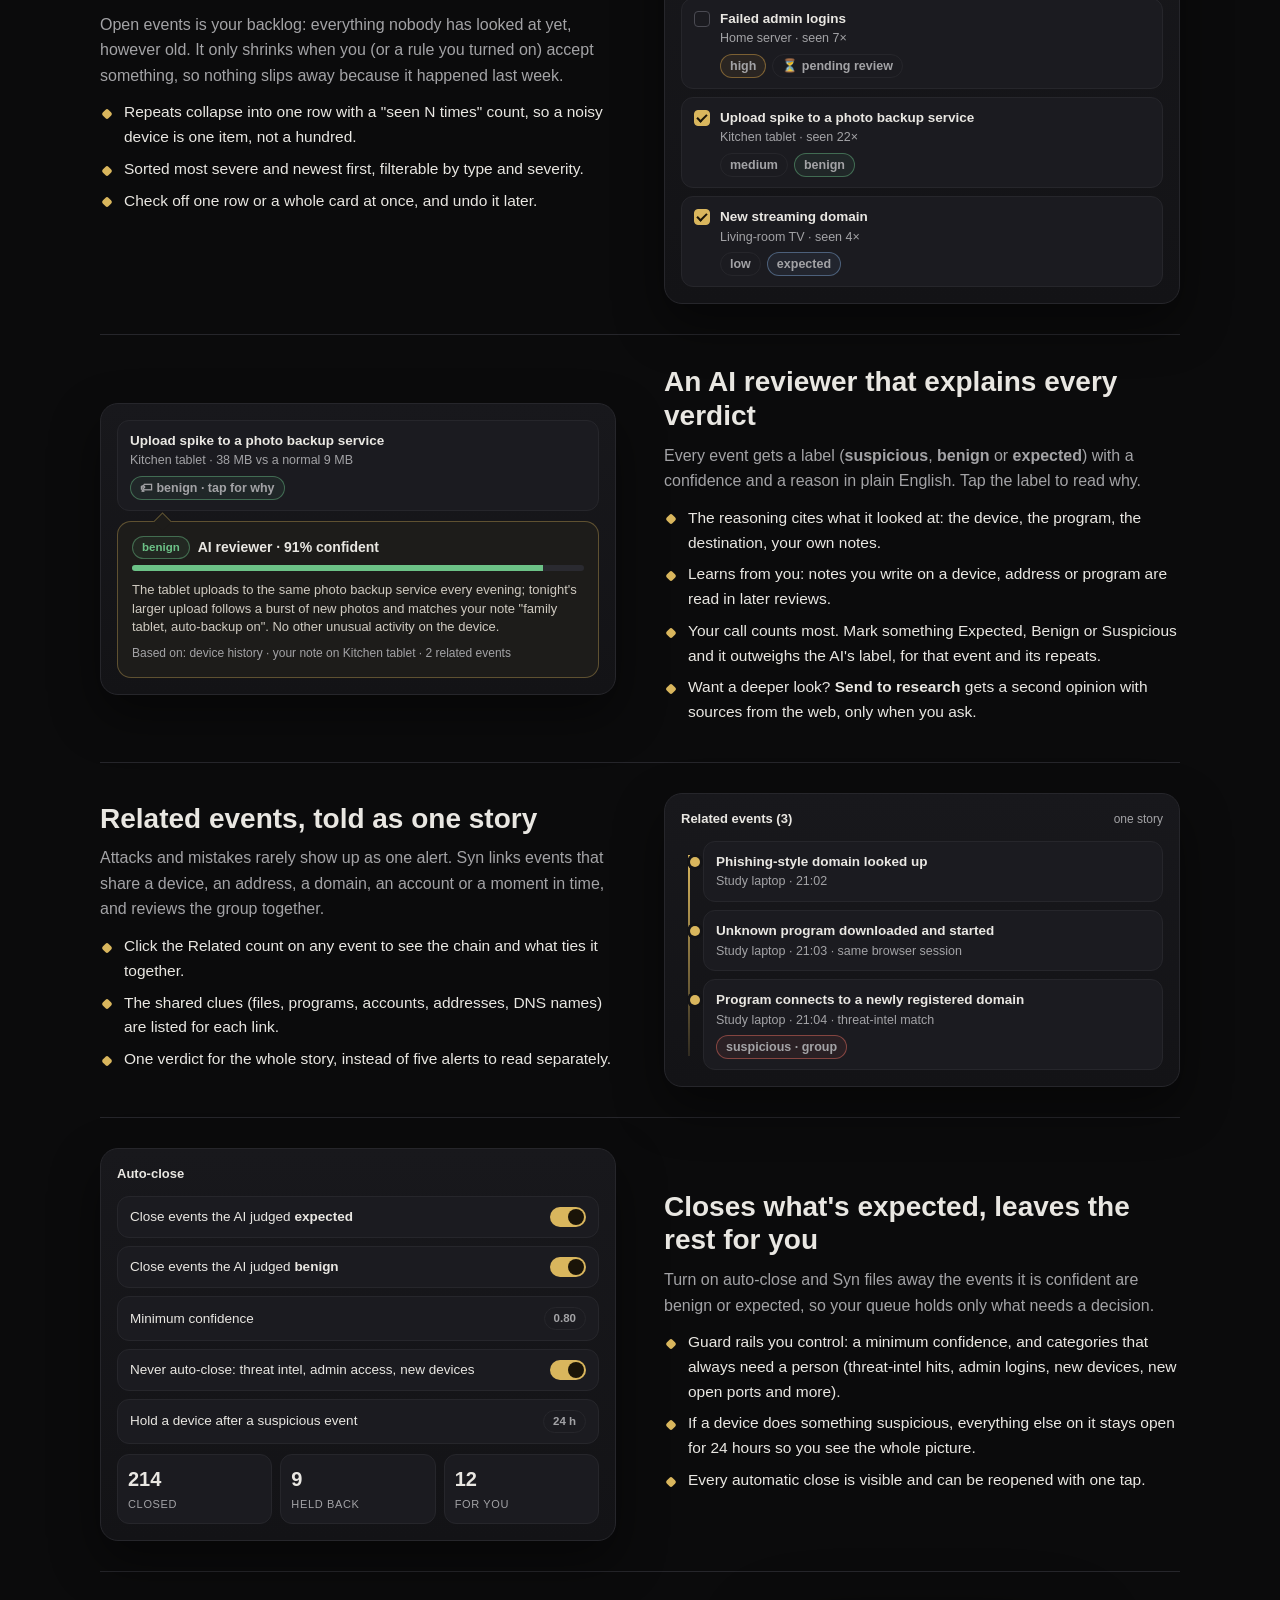
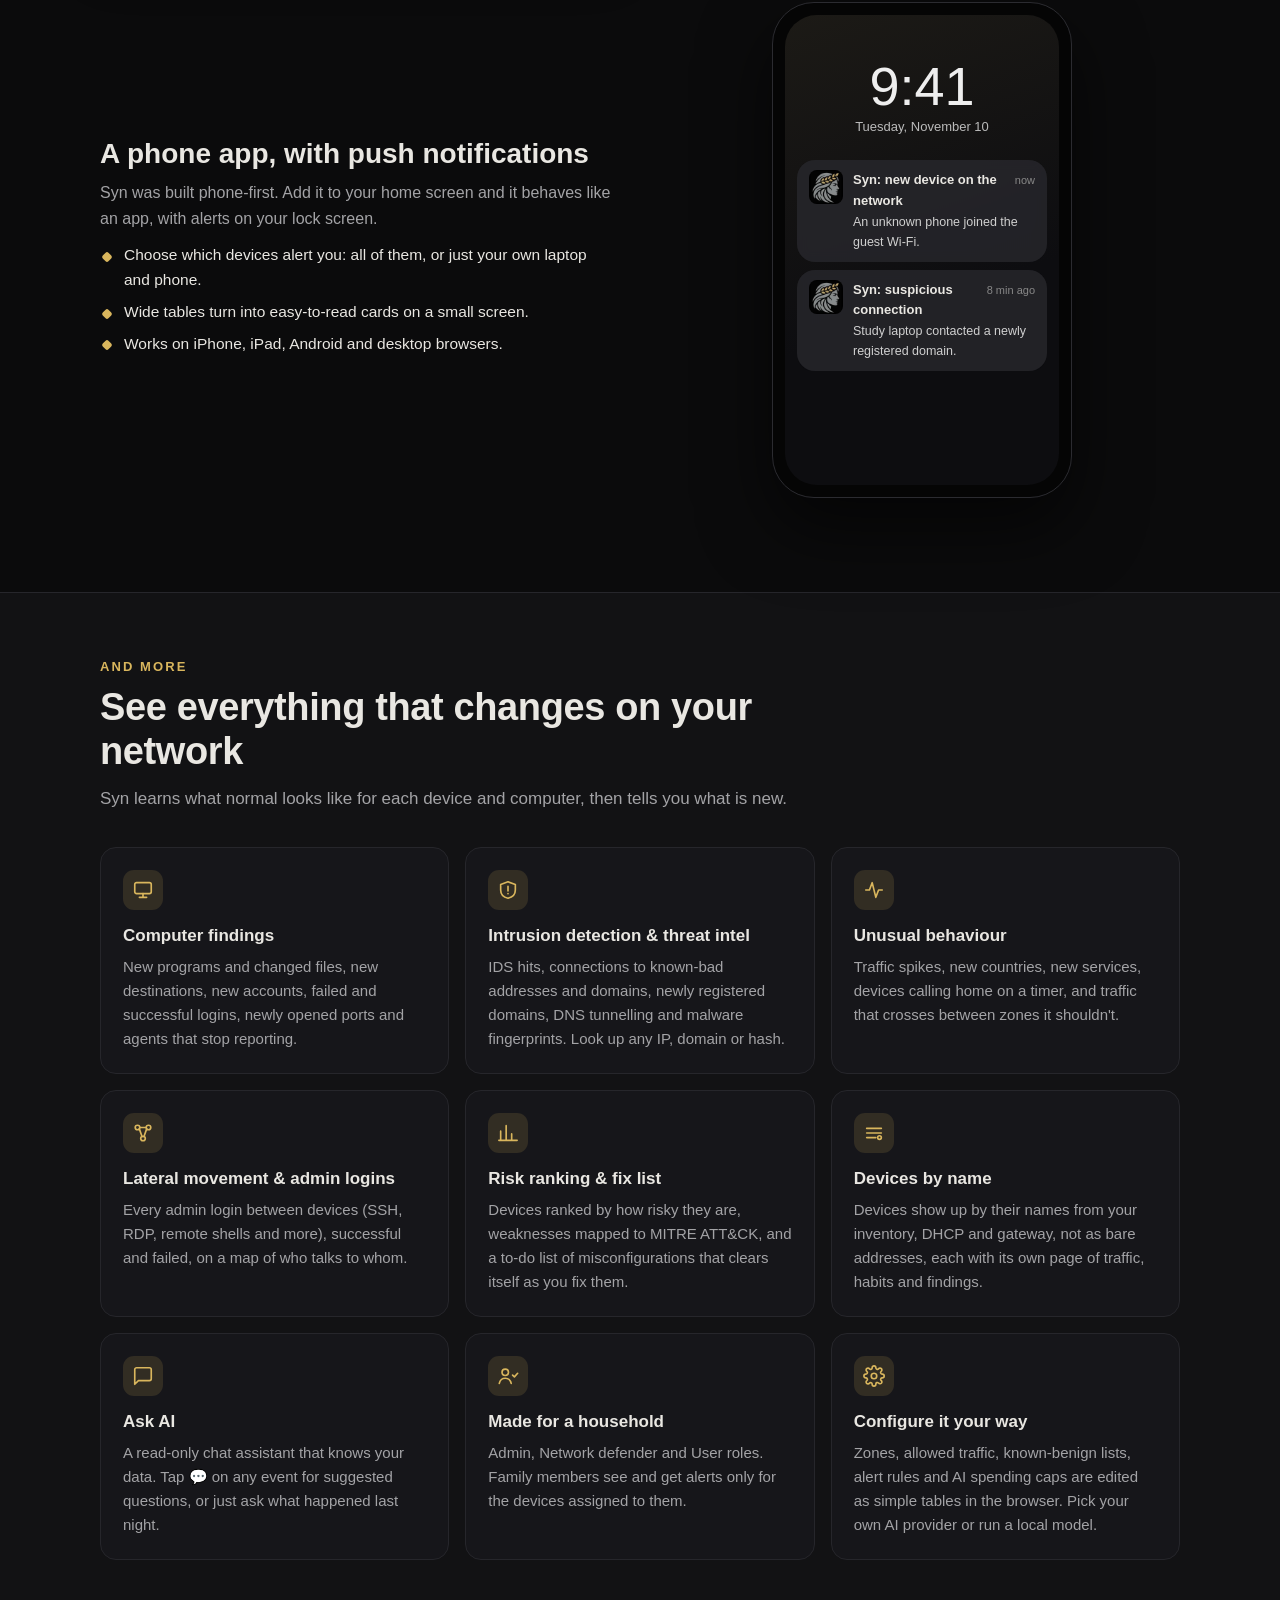
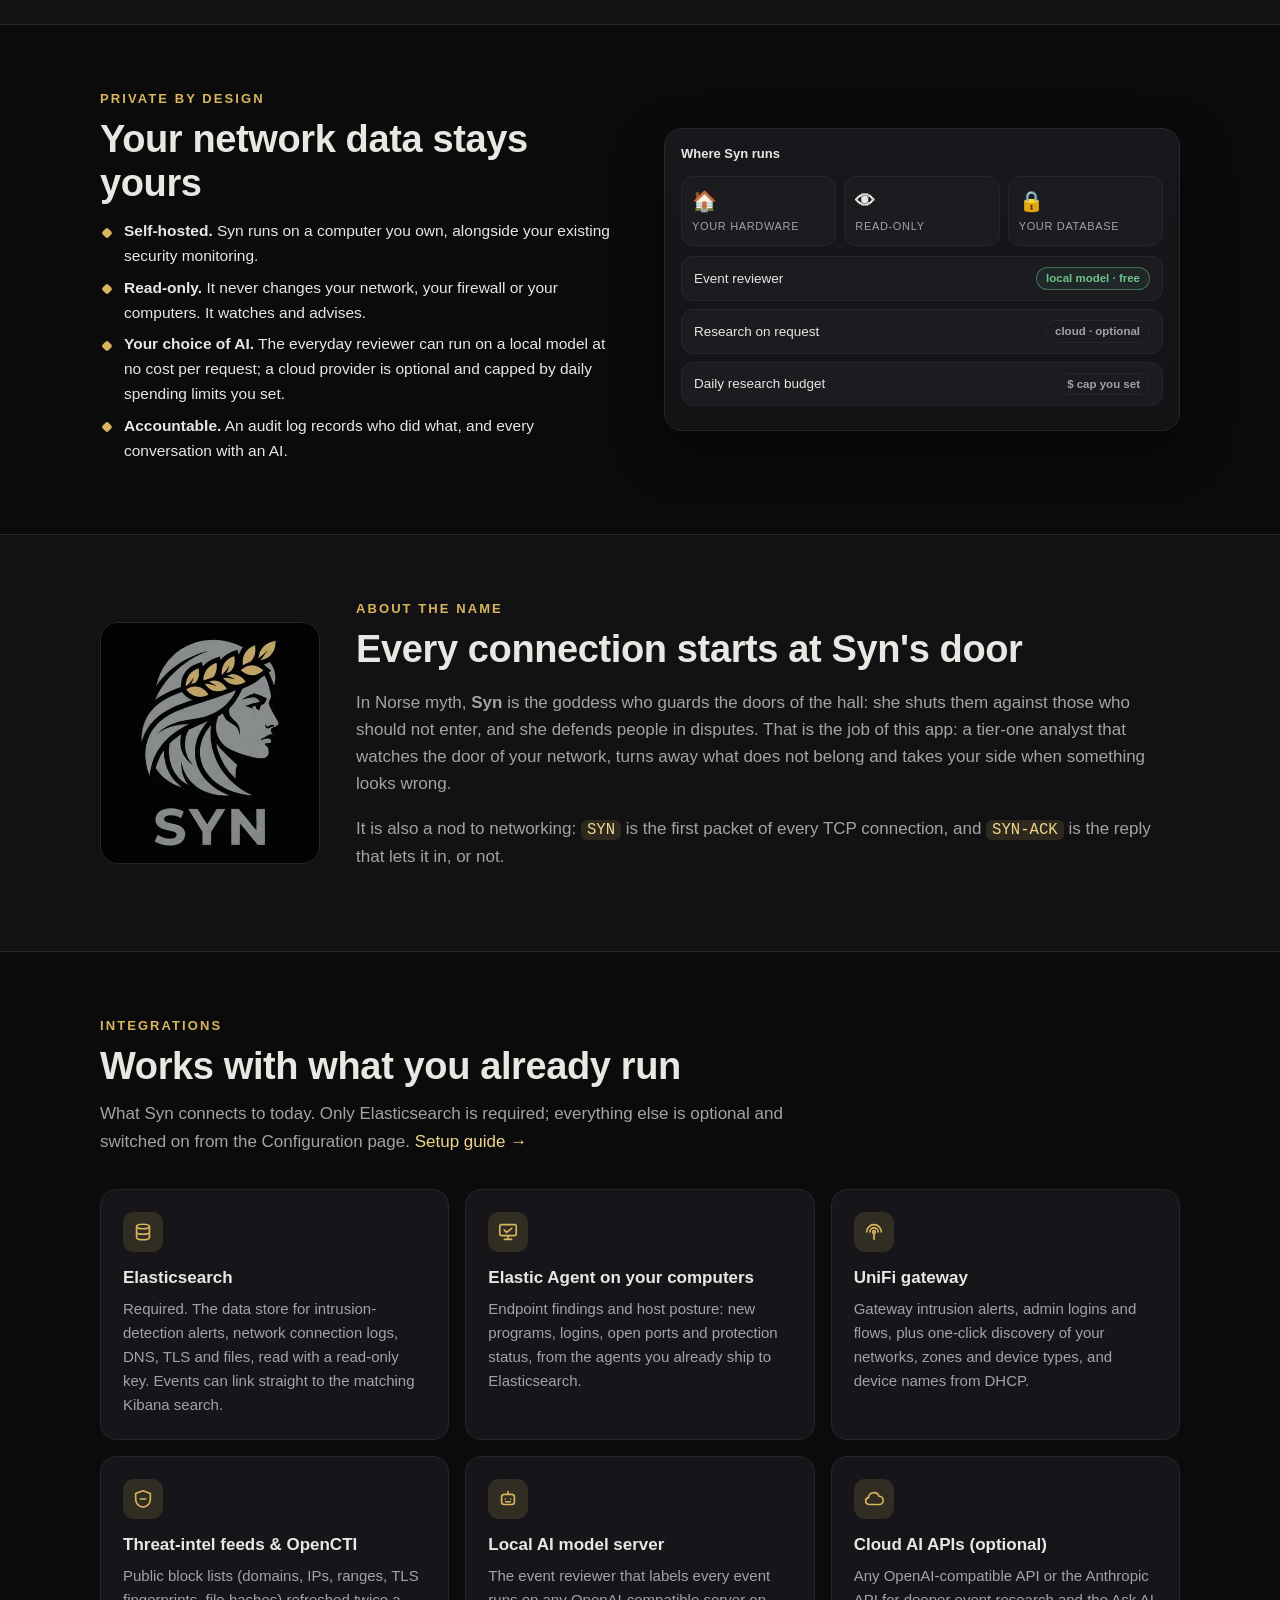
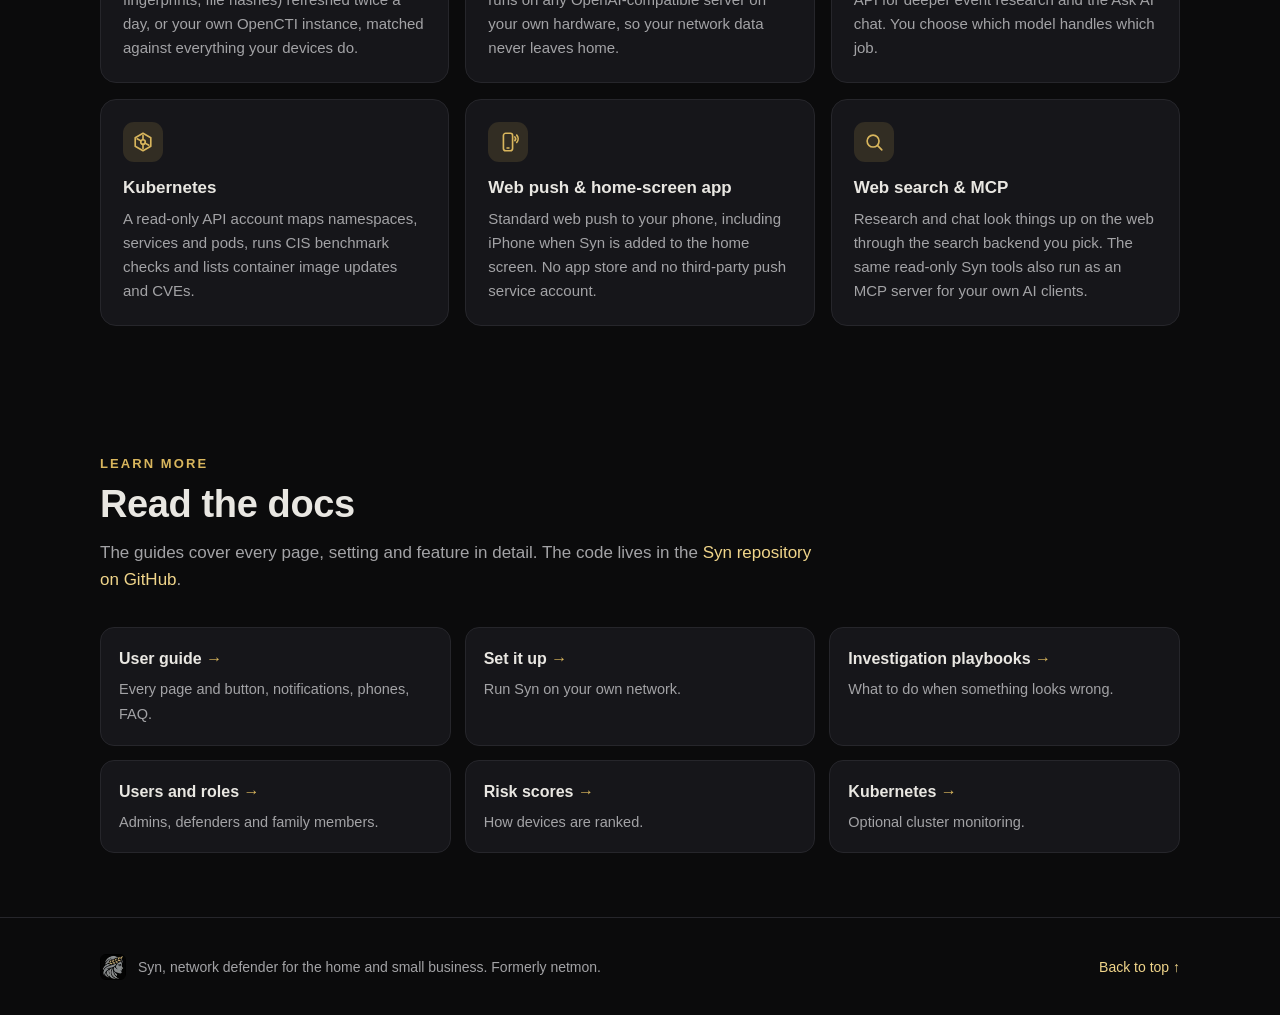
==== commit 0ea1cdec: "Docs screenshots retaken from a synthetic demo (Syn look, WebP, new: verdict pop-up, Pending review," ====
--- a/docs/index.html
+++ b/docs/index.html
@@ -173,6 +173,7 @@
     <a class="brand" href="#top"><img src="site/syn-mark.webp" alt="" width="34" height="34">SYN</a>
     <nav>
       <a class="opt" href="#features">Features</a>
+      <a class="opt" href="#integrations">Integrations</a>
       <a class="opt" href="#privacy">Private</a>
       <a href="#learn">Docs</a>
       <a href="USER_GUIDE.html" data-gh="">GitHub</a>
@@ -379,6 +380,27 @@
       <div class="sec-head" style="margin-bottom:8px"><div class="k">About the name</div><h2>Every connection starts at Syn's door</h2></div>
       <p>In Norse myth, <b>Syn</b> is the goddess who guards the doors of the hall: she shuts them against those who should not enter, and she defends people in disputes. That is the job of this app: a tier-one analyst that watches the door of your network, turns away what does not belong and takes your side when something looks wrong.</p>
       <p>It is also a nod to networking: <span class="mono">SYN</span> is the first packet of every TCP connection, and <span class="mono">SYN-ACK</span> is the reply that lets it in, or not.</p>
+    </div>
+  </div>
+</section>
+
+<section id="integrations">
+  <div class="wrap">
+    <div class="sec-head">
+      <div class="k">Integrations</div>
+      <h2>Works with what you already run</h2>
+      <p>What Syn connects to today. Only Elasticsearch is required; everything else is optional and switched on from the Configuration page. <a href="SETUP.html" data-gh="blob/main/docs/SETUP.md">Setup guide →</a></p>
+    </div>
+    <div class="grid">
+      <div class="card"><div class="ic"><svg viewBox="0 0 24 24"><ellipse cx="12" cy="6" rx="7" ry="2.5"/><path d="M5 6v12c0 1.4 3.1 2.5 7 2.5s7-1.1 7-2.5V6M5 12c0 1.4 3.1 2.5 7 2.5s7-1.1 7-2.5"/></svg></div><h3>Elasticsearch</h3><p>Required. The data store for intrusion-detection alerts, network connection logs, DNS, TLS and files, read with a read-only key. Events can link straight to the matching Kibana search.</p></div>
+      <div class="card"><div class="ic"><svg viewBox="0 0 24 24"><rect x="3" y="4" width="18" height="12" rx="2"/><path d="M8 20h8M12 16v4M8 10l2.5 2.5L16 8"/></svg></div><h3>Elastic Agent on your computers</h3><p>Endpoint findings and host posture: new programs, logins, open ports and protection status, from the agents you already ship to Elasticsearch.</p></div>
+      <div class="card"><div class="ic"><svg viewBox="0 0 24 24"><path d="M4 12a8 8 0 0 1 16 0"/><path d="M7.5 12a4.5 4.5 0 0 1 9 0"/><circle cx="12" cy="12" r="1.5"/><path d="M12 13.5V20"/></svg></div><h3>UniFi gateway</h3><p>Gateway intrusion alerts, admin logins and flows, plus one-click discovery of your networks, zones and device types, and device names from DHCP.</p></div>
+      <div class="card"><div class="ic"><svg viewBox="0 0 24 24"><path d="M12 3l8 3v6c0 5-3.5 8-8 9-4.5-1-8-4-8-9V6z"/><path d="M9 12h6"/></svg></div><h3>Threat-intel feeds &amp; OpenCTI</h3><p>Public block lists (domains, IPs, ranges, TLS fingerprints, file hashes) refreshed twice a day, or your own OpenCTI instance, matched against everything your devices do.</p></div>
+      <div class="card"><div class="ic"><svg viewBox="0 0 24 24"><rect x="5" y="7" width="14" height="11" rx="3"/><path d="M12 7V4M9 12h.01M15 12h.01M9.5 15h5"/></svg></div><h3>Local AI model server</h3><p>The event reviewer that labels every event runs on any OpenAI-compatible server on your own hardware, so your network data never leaves home.</p></div>
+      <div class="card"><div class="ic"><svg viewBox="0 0 24 24"><path d="M17.5 18a4.5 4.5 0 0 0 0-9 6 6 0 0 0-11.6 1.5A3.8 3.8 0 0 0 6.5 18z"/></svg></div><h3>Cloud AI APIs (optional)</h3><p>Any OpenAI-compatible API or the Anthropic API for deeper event research and the Ask AI chat. You choose which model handles which job.</p></div>
+      <div class="card"><div class="ic"><svg viewBox="0 0 24 24"><path d="M12 2.5l8.5 4.9v9.2L12 21.5l-8.5-4.9V7.4z"/><circle cx="12" cy="12" r="2.5"/><path d="M12 4.8v4.7M12 14.5v4.7M5.6 8.5l4.2 2.3M14.2 13.2l4.2 2.3"/></svg></div><h3>Kubernetes</h3><p>A read-only API account maps namespaces, services and pods, runs CIS benchmark checks and lists container image updates and CVEs.</p></div>
+      <div class="card"><div class="ic"><svg viewBox="0 0 24 24"><rect x="7" y="2.5" width="10" height="19" rx="2.5"/><path d="M11 18.5h2"/><path d="M19.5 6.5a3 3 0 0 1 0 4M21.5 4.5a6 6 0 0 1 0 8"/></svg></div><h3>Web push &amp; home-screen app</h3><p>Standard web push to your phone, including iPhone when Syn is added to the home screen. No app store and no third-party push service account.</p></div>
+      <div class="card"><div class="ic"><svg viewBox="0 0 24 24"><circle cx="11" cy="11" r="6.5"/><path d="M20.5 20.5L16 16"/></svg></div><h3>Web search &amp; MCP</h3><p>Research and chat look things up on the web through the search backend you pick. The same read-only Syn tools also run as an MCP server for your own AI clients.</p></div>
     </div>
   </div>
 </section>
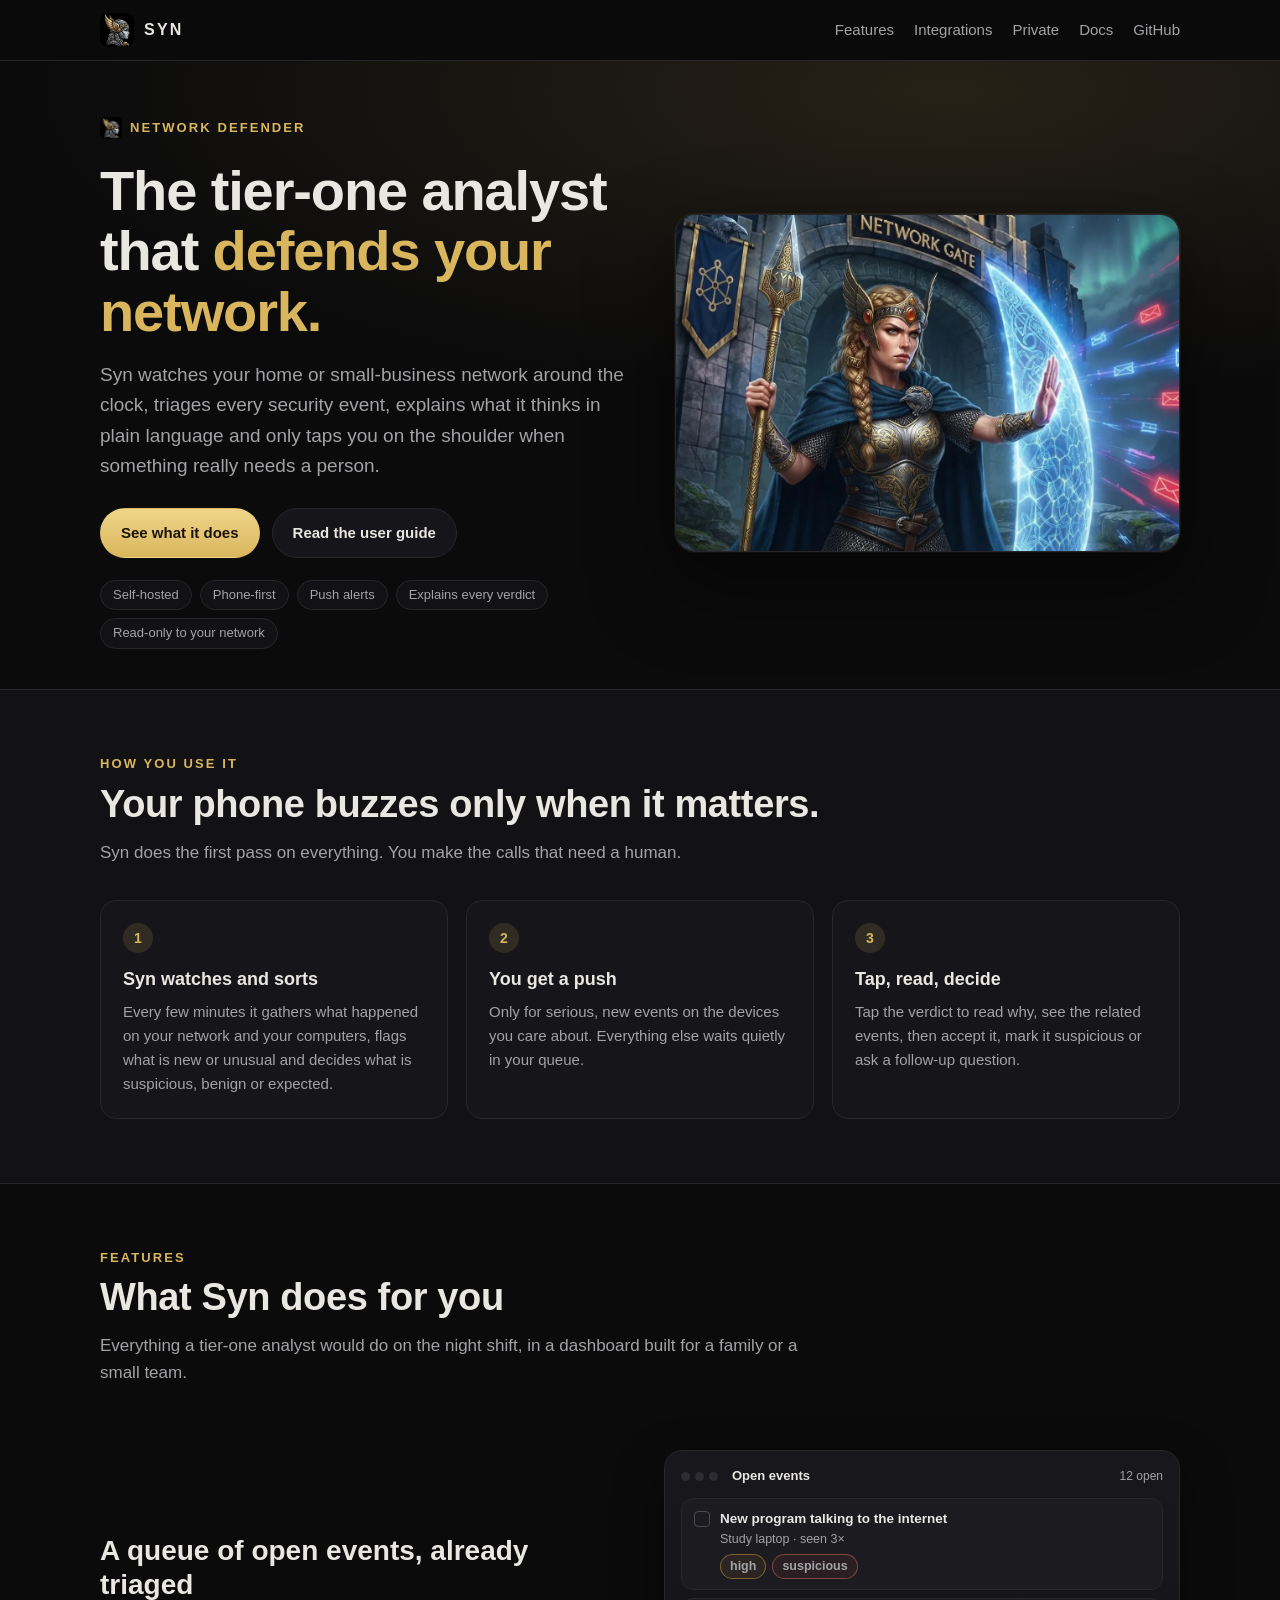
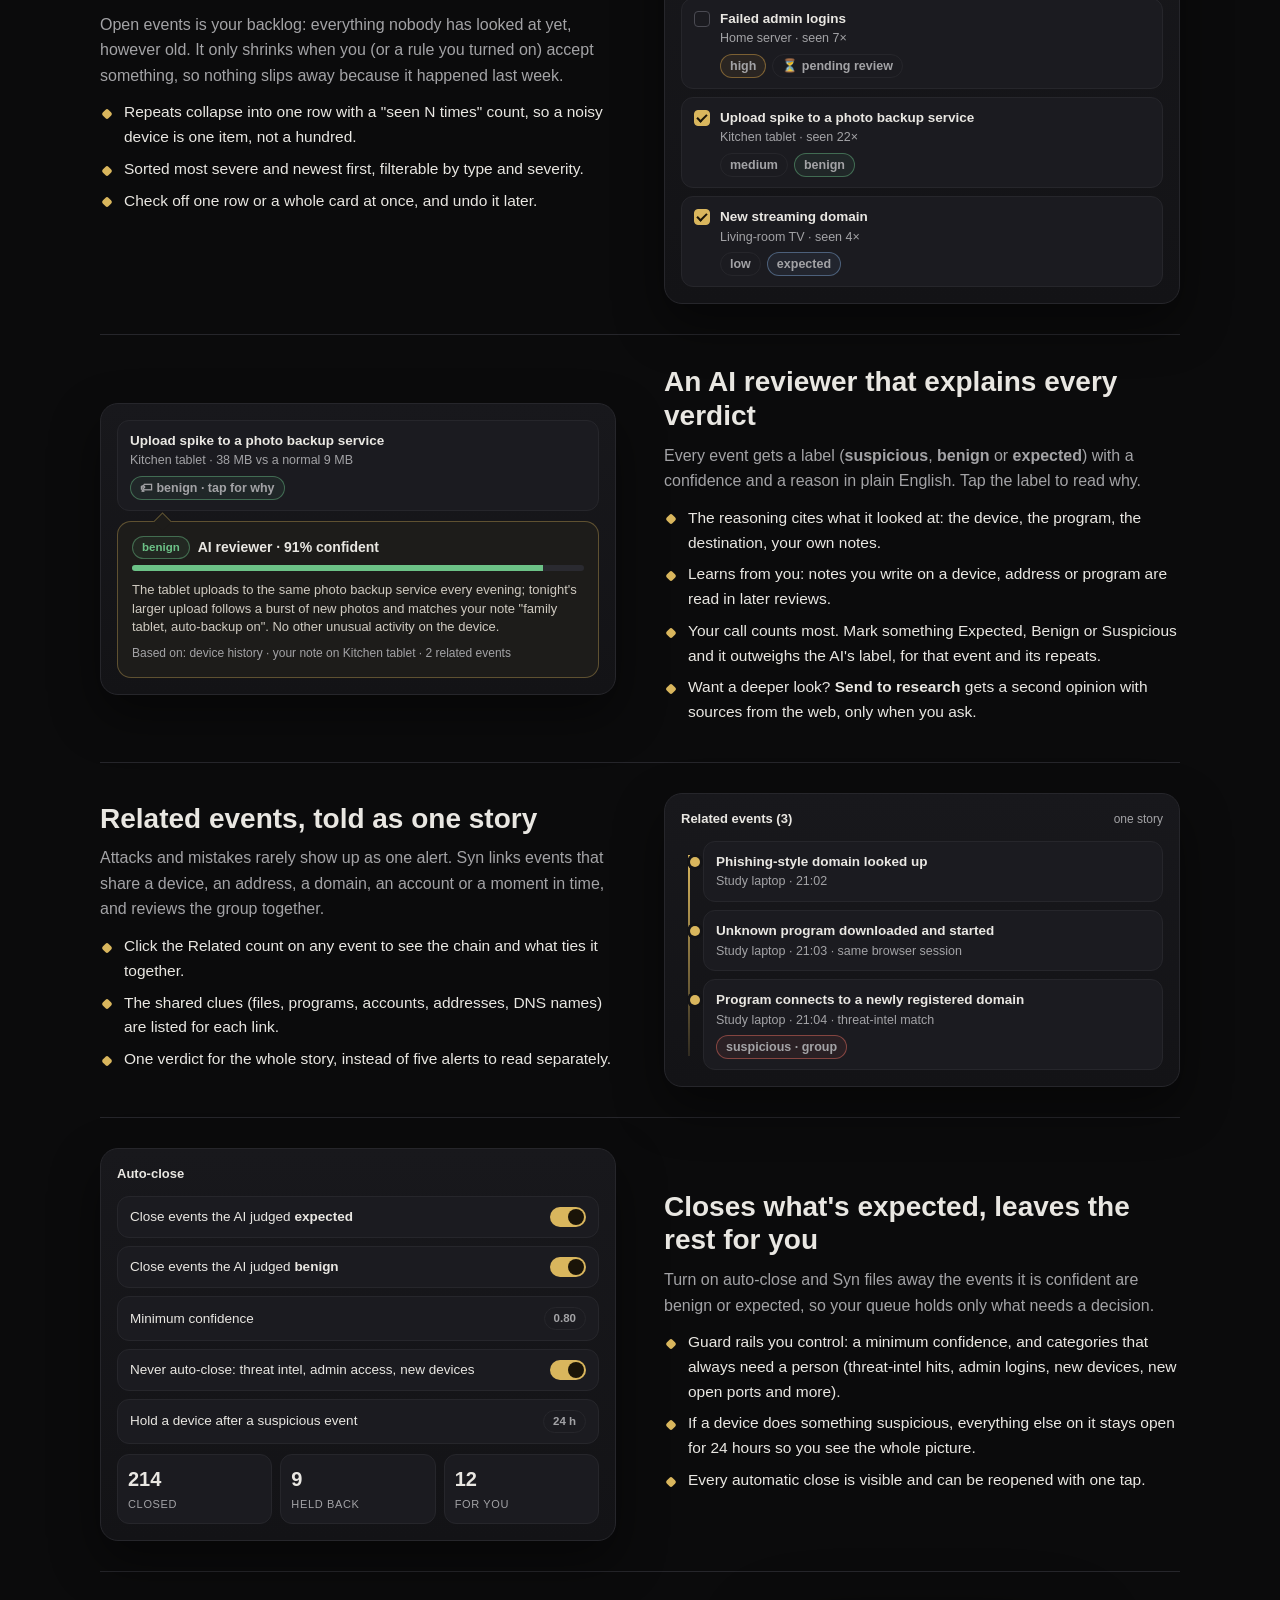
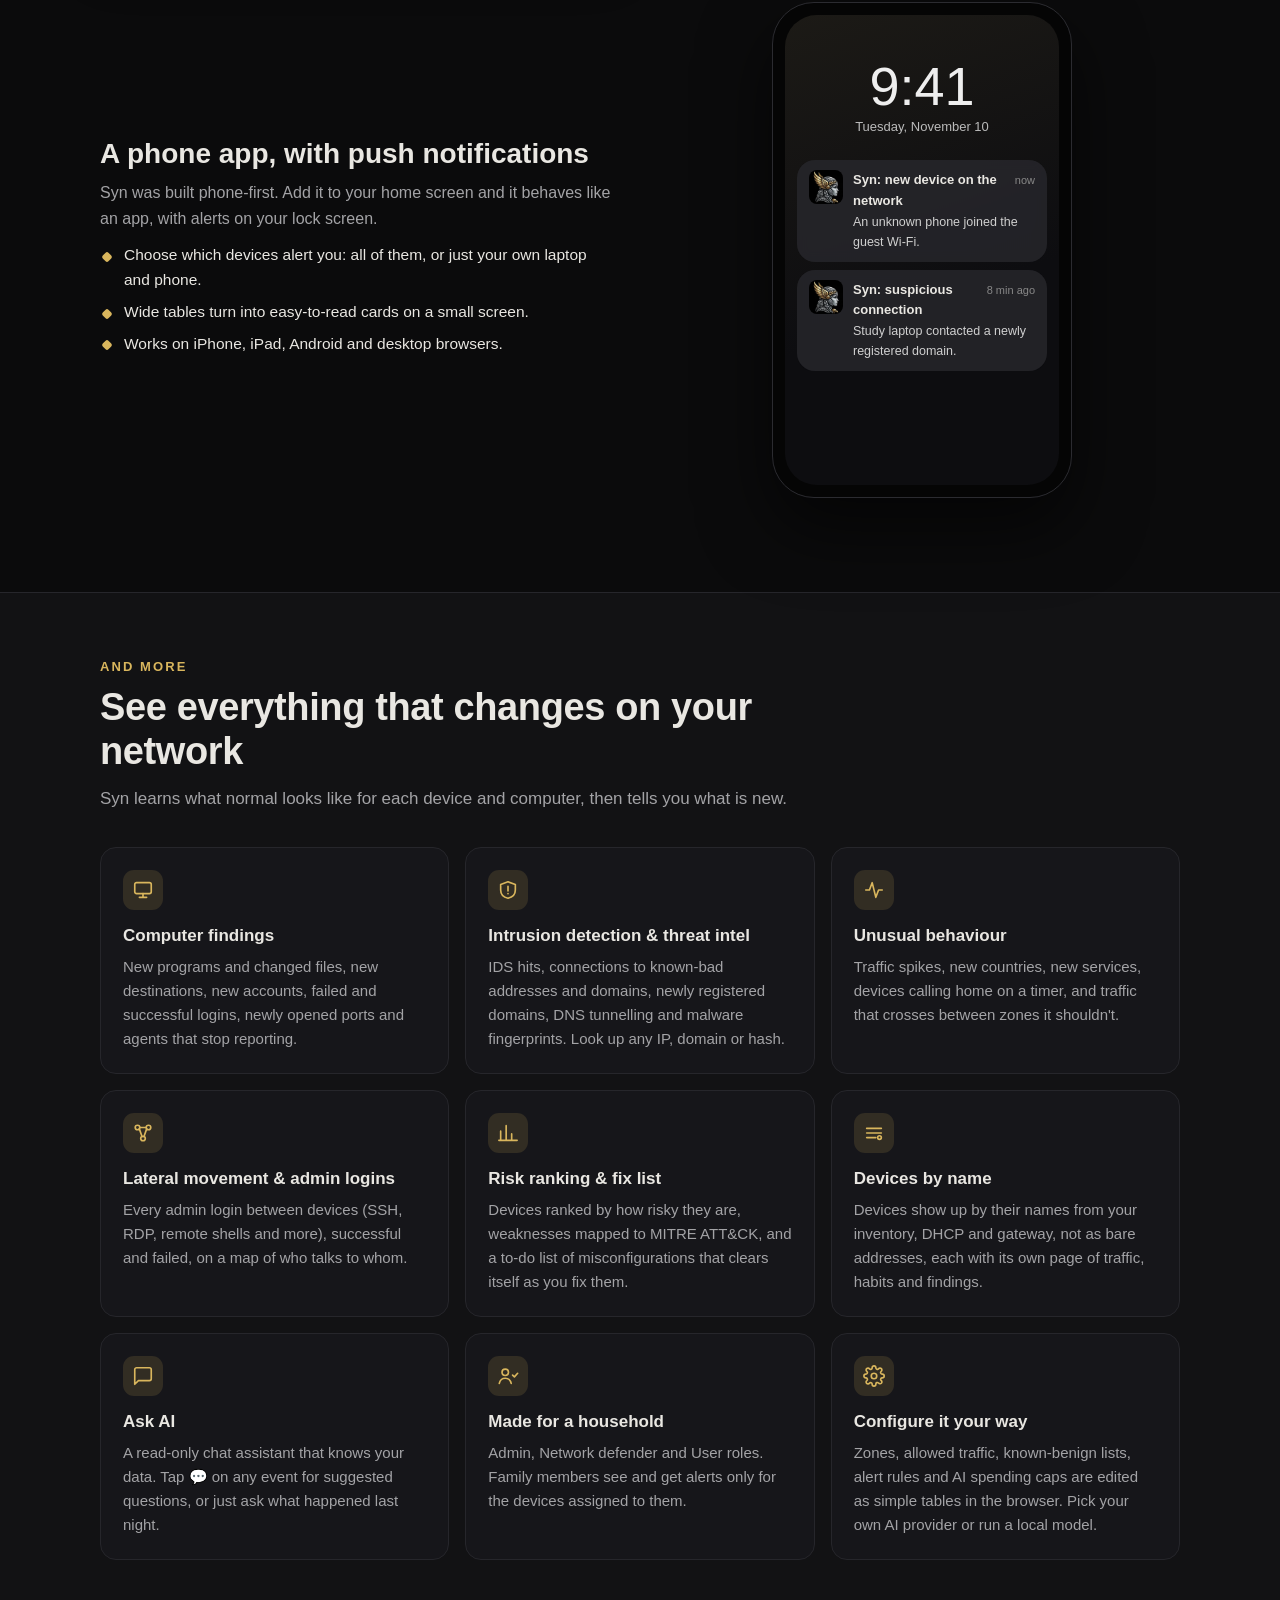
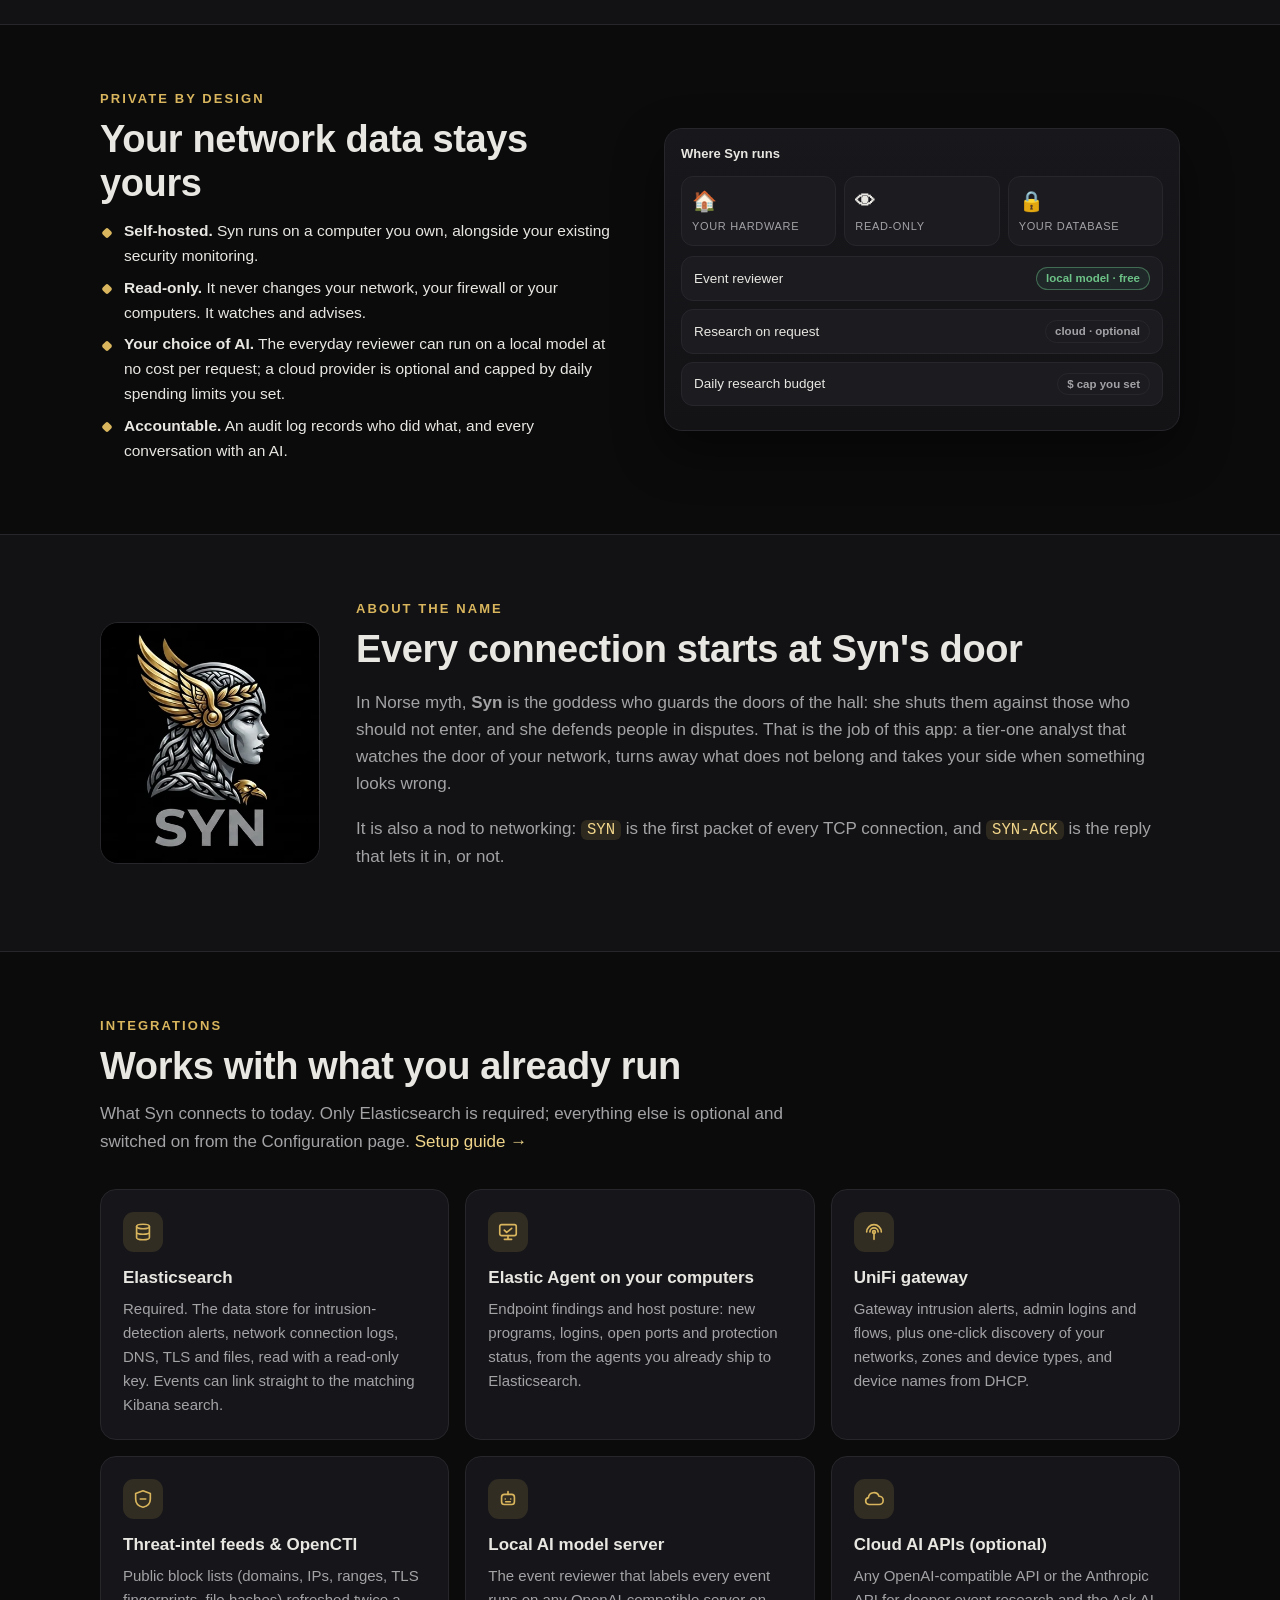
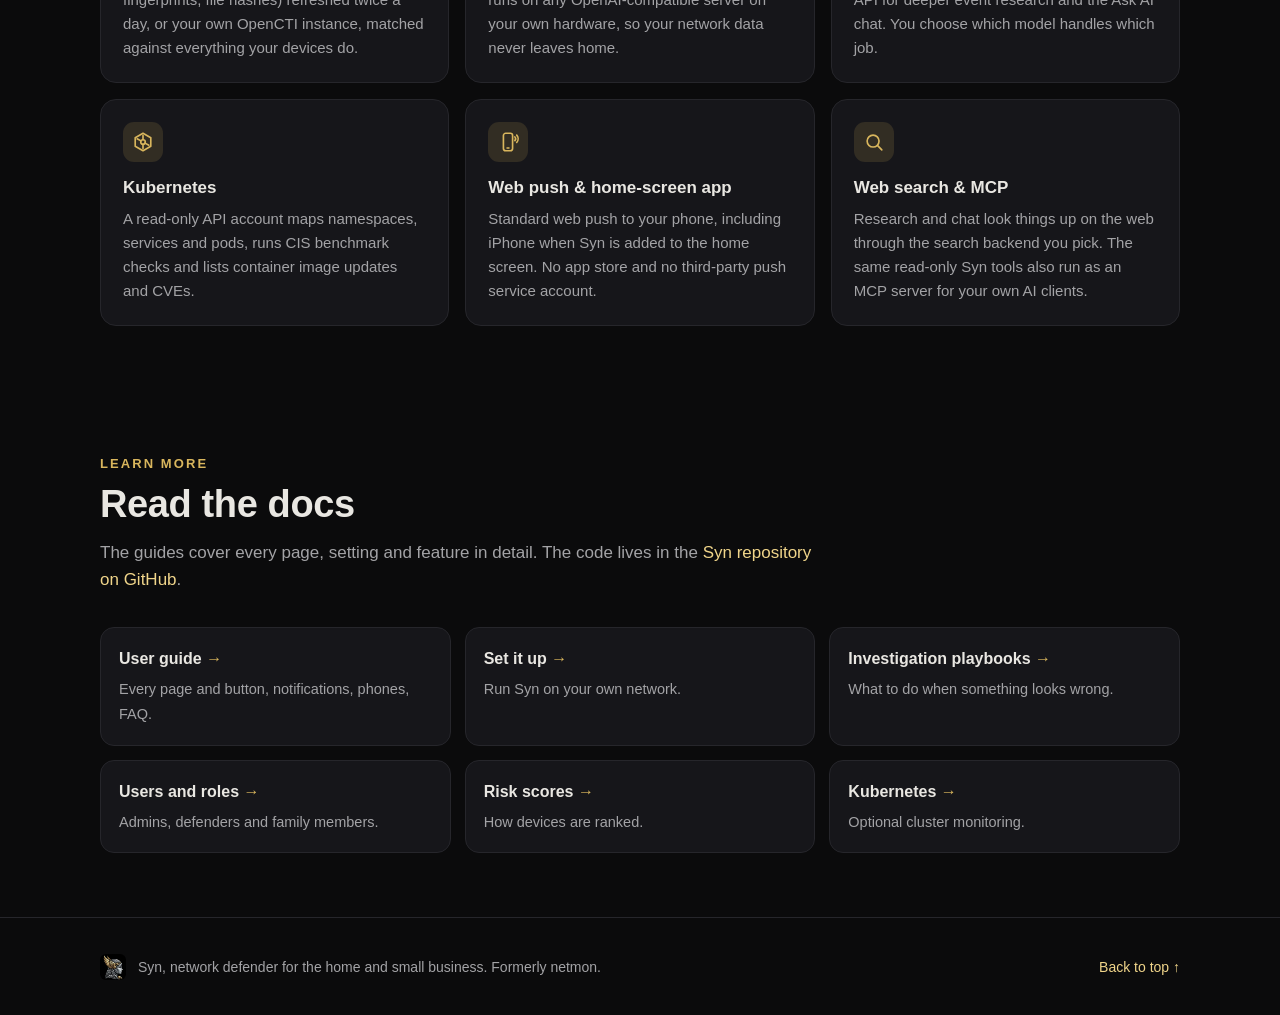
==== commit 0ffddba4: "New Syn logo and artwork: winged-helmet goddess head (header, hamburger menu button, PWA icons v3, P" ====
--- a/docs/index.html
+++ b/docs/index.html
@@ -9,8 +9,8 @@
 <meta property="og:title" content="Syn · the tier-one analyst that defends your network">
 <meta property="og:description" content="Security events triaged, explained and grouped into stories, with the expected closed for you and the rest pushed to your phone. Self-hosted.">
 <meta property="og:image" content="images/syn-hero.webp">
-<link rel="icon" href="site/favicon.png">
-<link rel="apple-touch-icon" href="site/apple-touch-icon.png">
+<link rel="icon" href="site/favicon.png?v=2">
+<link rel="apple-touch-icon" href="site/apple-touch-icon.png?v=2">
 <style>
 :root{
   --bg:#0b0b0c; --bg2:#121214; --card:#16161a; --line:#26262b;
@@ -375,7 +375,7 @@
 
 <section class="alt">
   <div class="wrap name">
-    <img src="site/syn-logo.webp" width="220" height="242" alt="Syn logo: a goddess in profile wearing a gold laurel" loading="lazy">
+    <img src="site/syn-logo.webp" width="220" height="242" alt="Syn logo: a Norse goddess in profile wearing a winged helmet with a gold laurel, a gold eagle at her shoulder" loading="lazy">
     <div>
       <div class="sec-head" style="margin-bottom:8px"><div class="k">About the name</div><h2>Every connection starts at Syn's door</h2></div>
       <p>In Norse myth, <b>Syn</b> is the goddess who guards the doors of the hall: she shuts them against those who should not enter, and she defends people in disputes. That is the job of this app: a tier-one analyst that watches the door of your network, turns away what does not belong and takes your side when something looks wrong.</p>
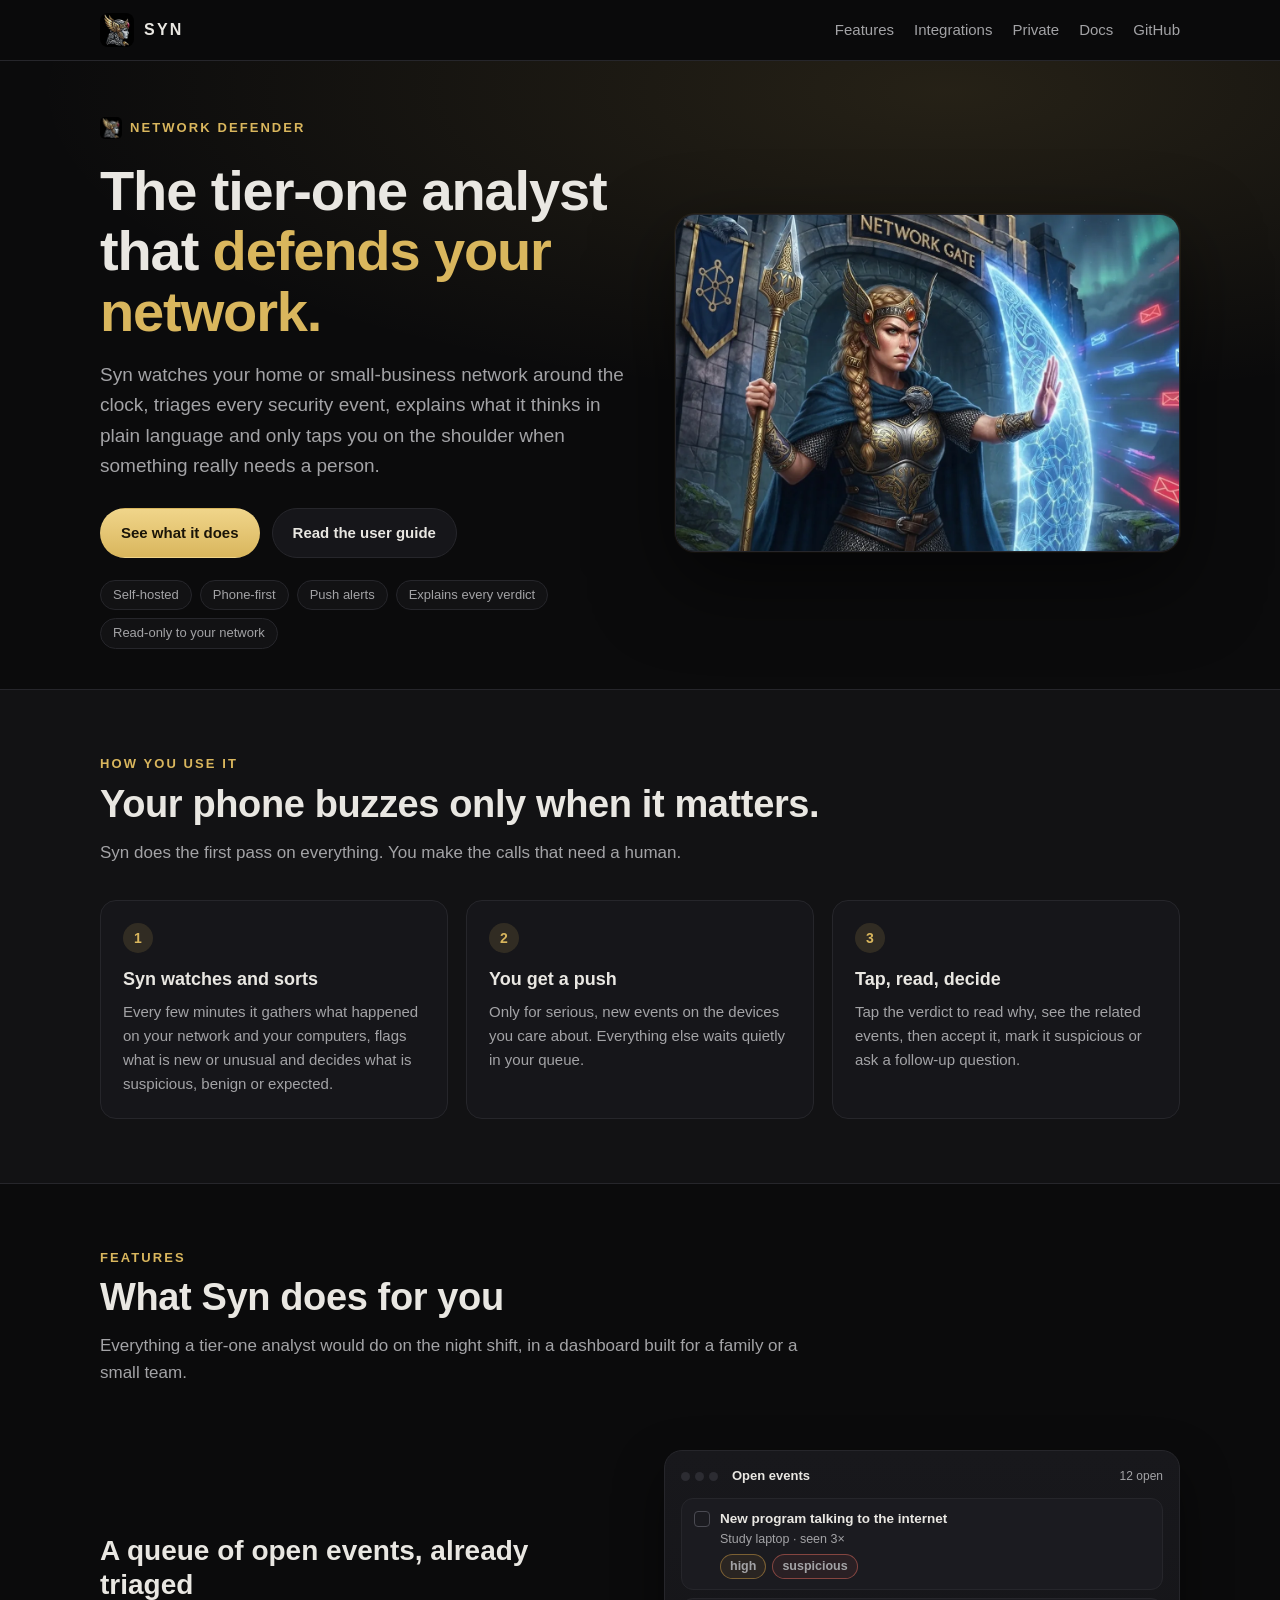
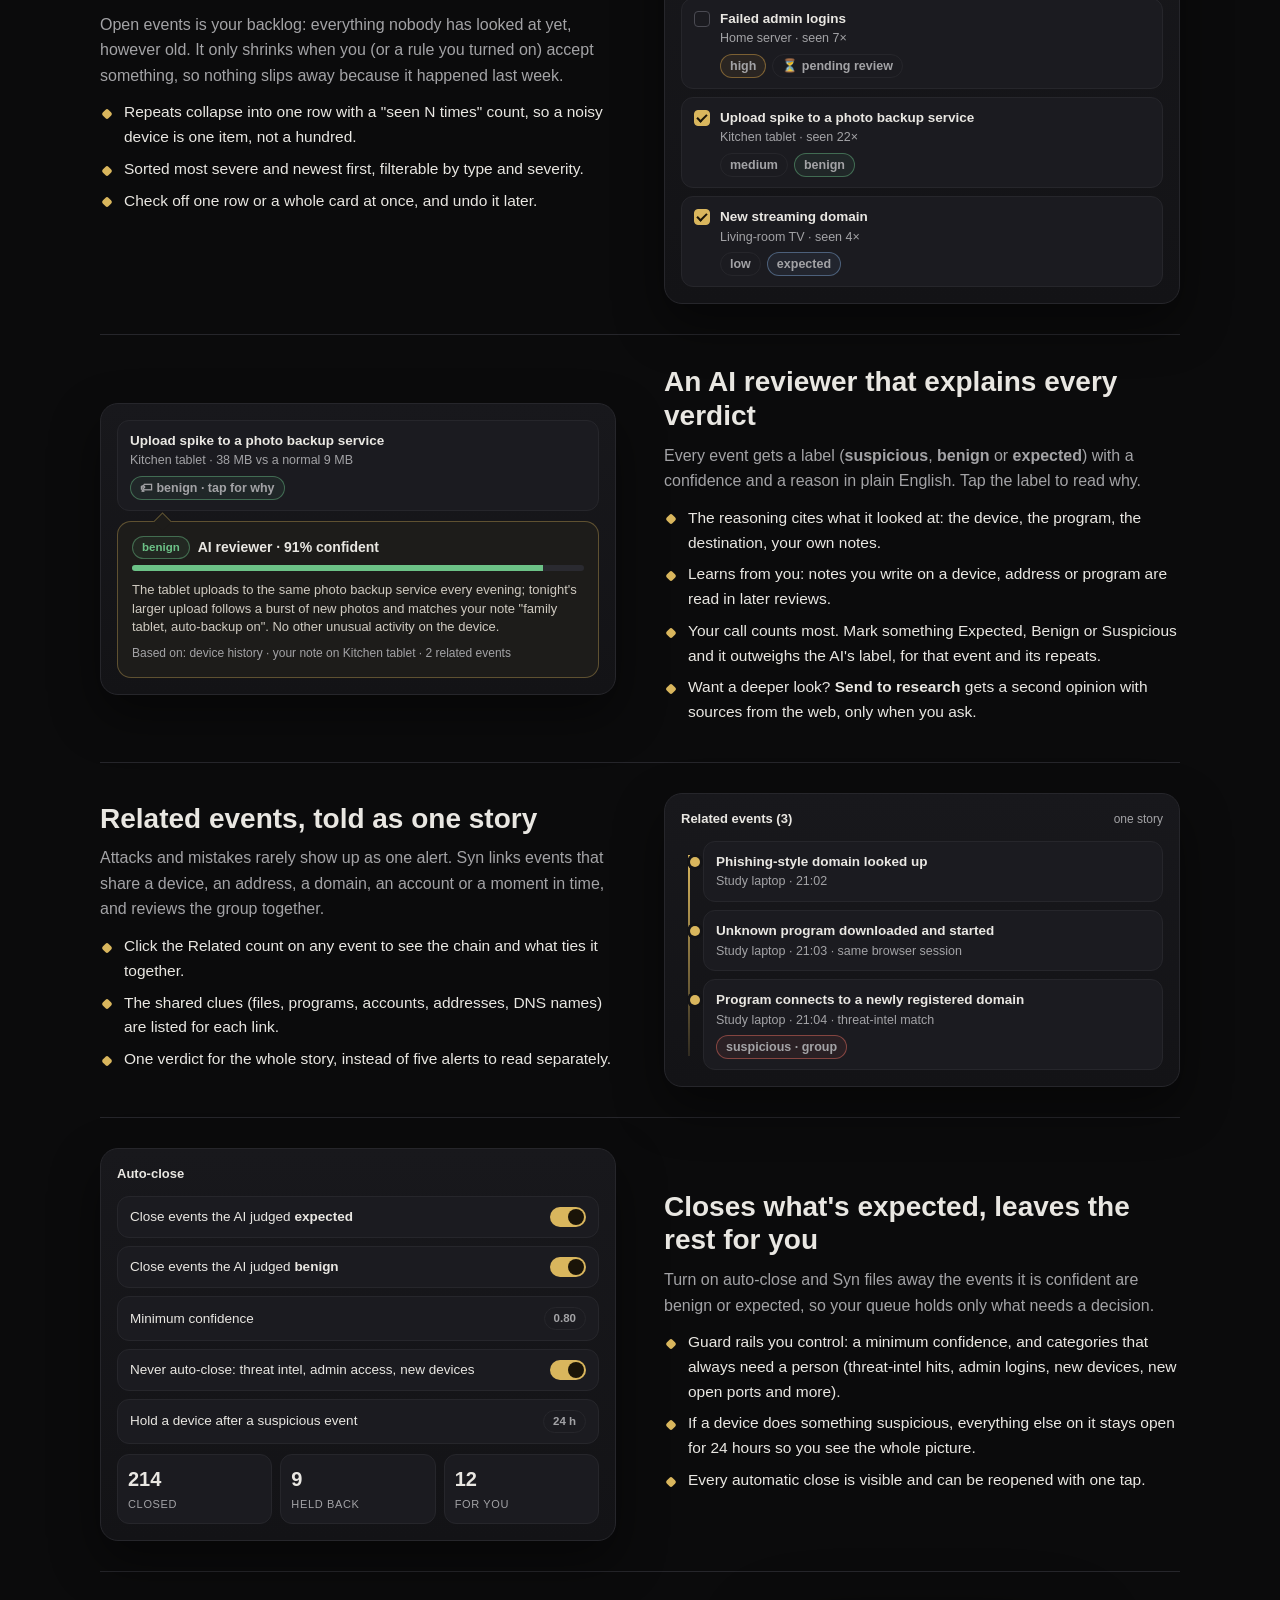
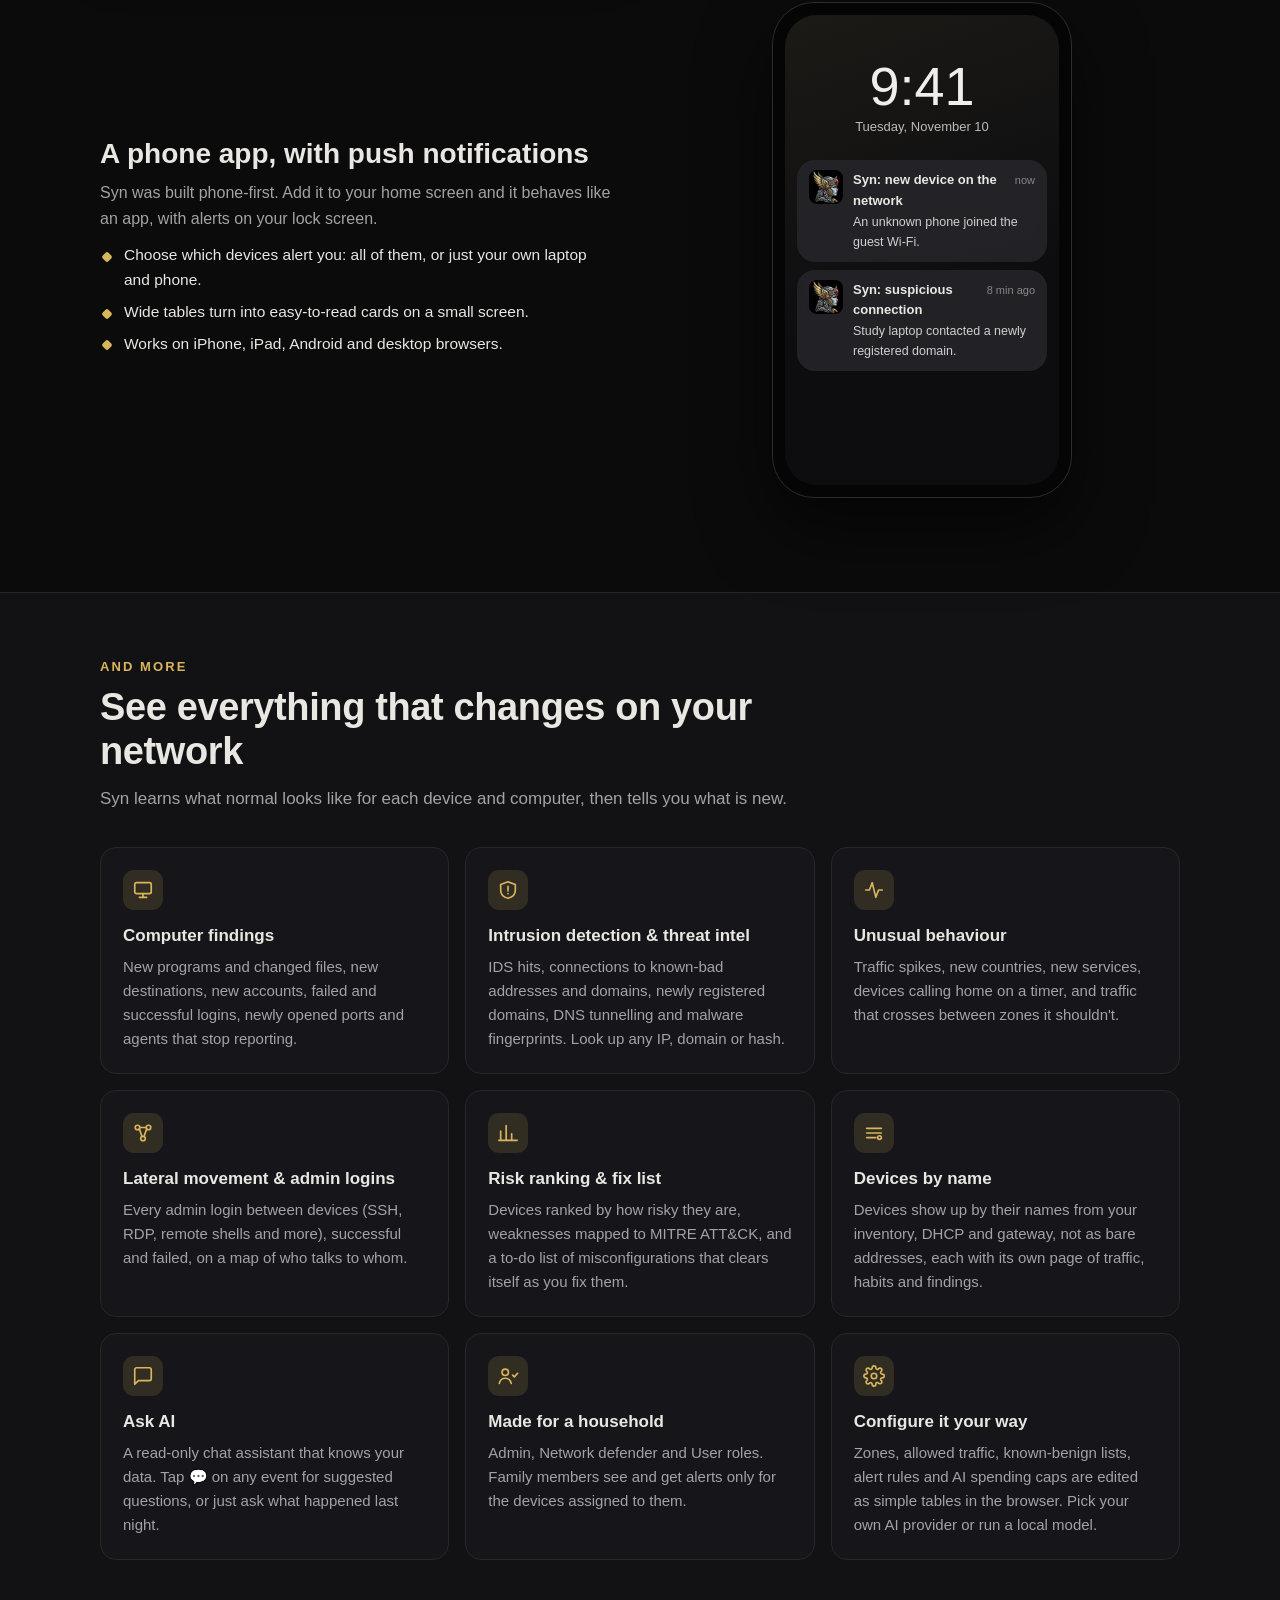
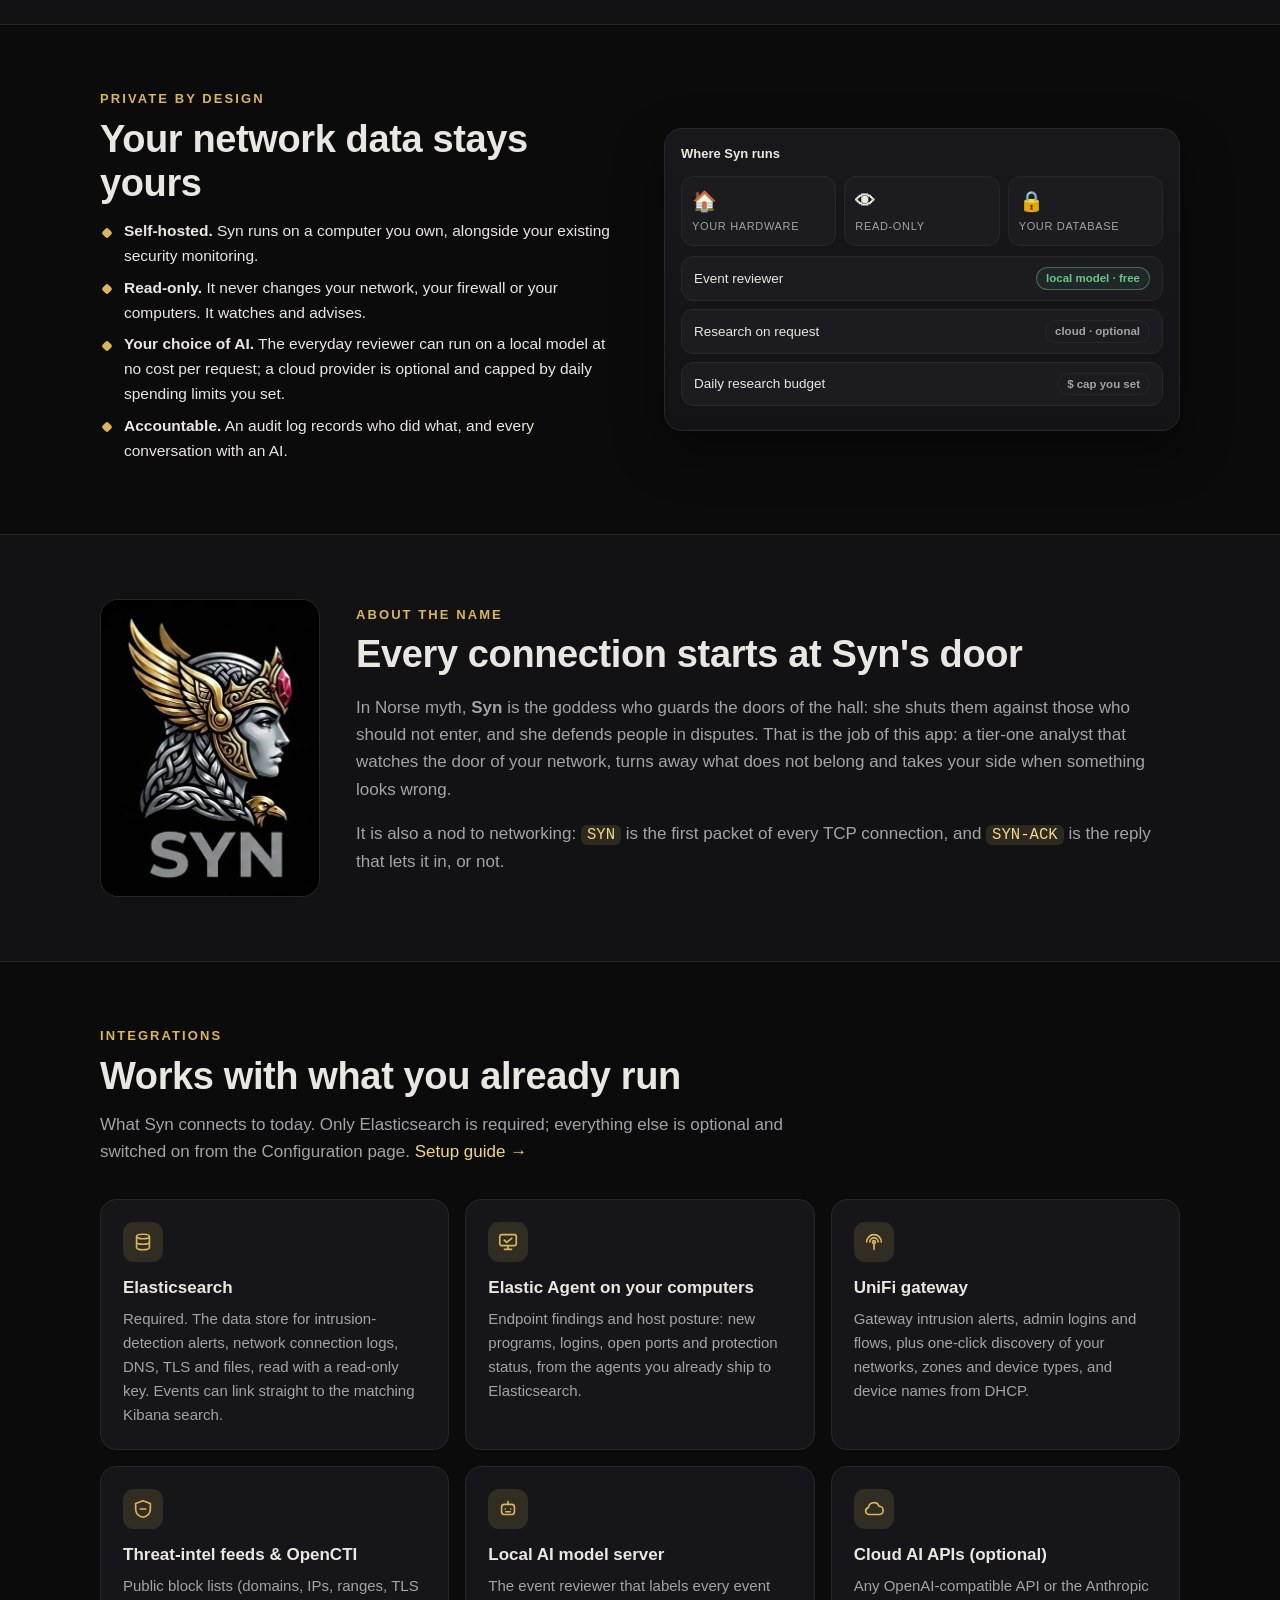
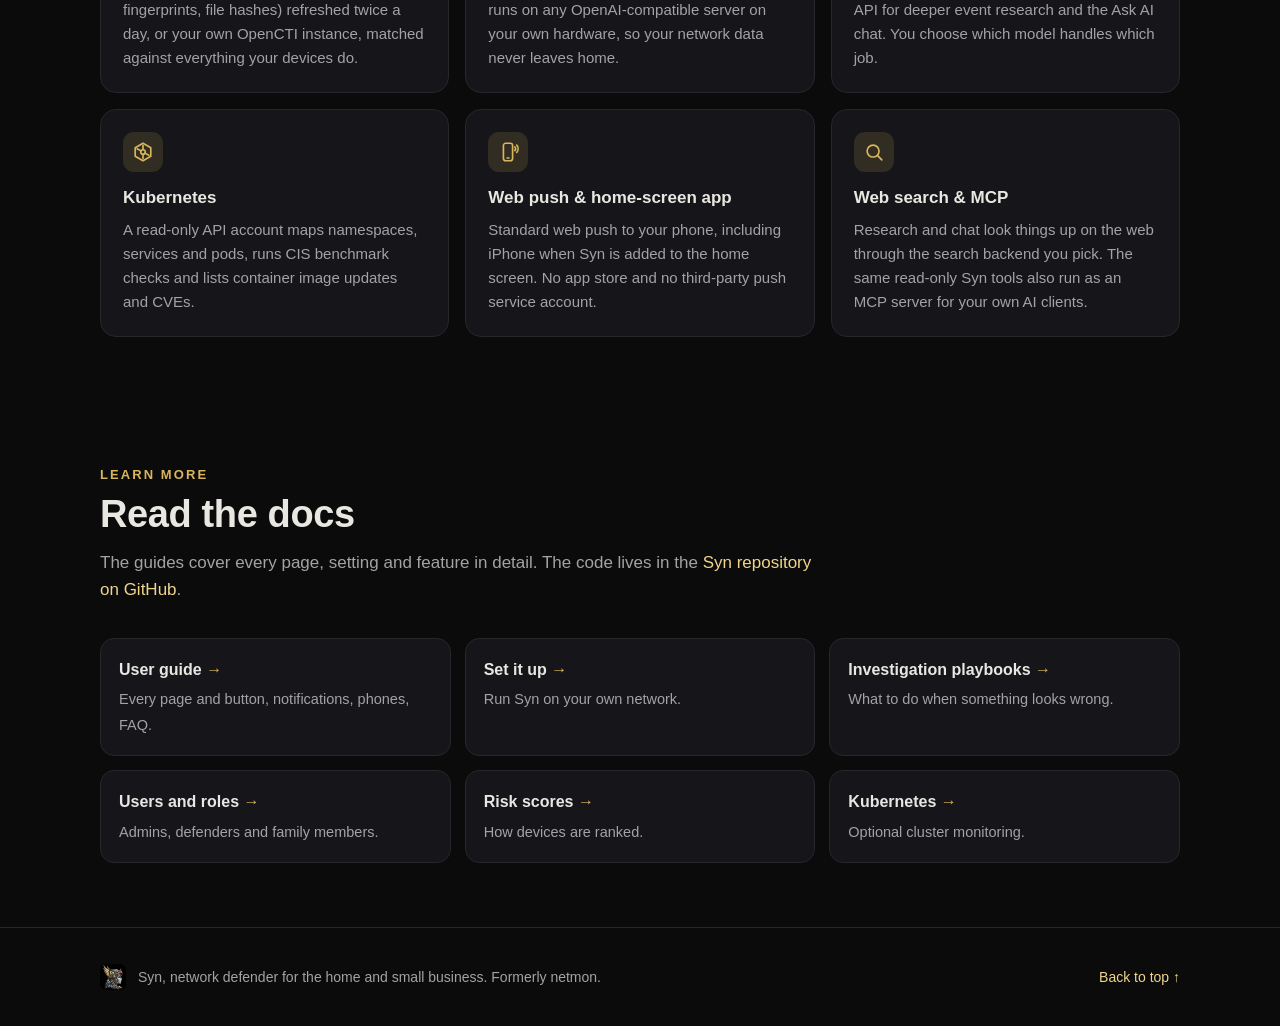
==== commit dda0ccf3: "New Syn logo: Valkyrie head (gold winged helmet, red gem, silver braids, gold eagle) from Daniel's a" ====
--- a/docs/index.html
+++ b/docs/index.html
@@ -9,8 +9,8 @@
 <meta property="og:title" content="Syn · the tier-one analyst that defends your network">
 <meta property="og:description" content="Security events triaged, explained and grouped into stories, with the expected closed for you and the rest pushed to your phone. Self-hosted.">
 <meta property="og:image" content="images/syn-hero.webp">
-<link rel="icon" href="site/favicon.png?v=2">
-<link rel="apple-touch-icon" href="site/apple-touch-icon.png?v=2">
+<link rel="icon" href="site/valk-favicon.png">
+<link rel="apple-touch-icon" href="site/valk-touch-icon.png">
 <style>
 :root{
   --bg:#0b0b0c; --bg2:#121214; --card:#16161a; --line:#26262b;
@@ -147,7 +147,7 @@
 
 /* name */
 .name{display:grid;grid-template-columns:220px 1fr;gap:36px;align-items:center}
-.name img{width:220px;border-radius:18px;border:1px solid var(--line)}
+.name img{width:220px;height:auto;border-radius:18px;border:1px solid var(--line)}
 .name p{color:var(--muted);font-size:17px}
 .mono{font-family:ui-monospace,SFMono-Regular,Menlo,monospace;color:var(--gold2);background:var(--gold-dim);padding:1px 6px;border-radius:6px;font-size:.92em}
 @media (max-width:700px){.name{grid-template-columns:1fr;justify-items:center;text-align:left}.name img{width:170px}}
@@ -170,7 +170,7 @@
 
 <header class="nav">
   <div class="wrap">
-    <a class="brand" href="#top"><img src="site/syn-mark.webp" alt="" width="34" height="34">SYN</a>
+    <a class="brand" href="#top"><img src="site/valk-mark.webp" alt="" width="34" height="34">SYN</a>
     <nav>
       <a class="opt" href="#features">Features</a>
       <a class="opt" href="#integrations">Integrations</a>
@@ -185,7 +185,7 @@
 <section class="hero">
   <div class="wrap">
     <div>
-      <span class="eyebrow"><img src="site/syn-mark.webp" alt="">Network defender</span>
+      <span class="eyebrow"><img src="site/valk-mark.webp" alt="">Network defender</span>
       <h1>The tier-one analyst that <em>defends your network.</em></h1>
       <p class="lead">Syn watches your home or small-business network around the clock, triages every security event, explains what it thinks in plain language and only taps you on the shoulder when something really needs a person.</p>
       <div class="ctas">
@@ -321,8 +321,8 @@
         <div class="screen">
           <div class="clock">9:41</div>
           <div class="date">Tuesday, November 10</div>
-          <div class="notif"><img src="site/syn-mark.webp" alt=""><div style="flex:1"><div class="h"><b>Syn: new device on the network</b><small>now</small></div><span>An unknown phone joined the guest Wi-Fi.</span></div></div>
-          <div class="notif"><img src="site/syn-mark.webp" alt=""><div style="flex:1"><div class="h"><b>Syn: suspicious connection</b><small>8 min ago</small></div><span>Study laptop contacted a newly registered domain.</span></div></div>
+          <div class="notif"><img src="site/valk-mark.webp" alt=""><div style="flex:1"><div class="h"><b>Syn: new device on the network</b><small>now</small></div><span>An unknown phone joined the guest Wi-Fi.</span></div></div>
+          <div class="notif"><img src="site/valk-mark.webp" alt=""><div style="flex:1"><div class="h"><b>Syn: suspicious connection</b><small>8 min ago</small></div><span>Study laptop contacted a newly registered domain.</span></div></div>
         </div>
       </div>
     </div>
@@ -375,7 +375,7 @@
 
 <section class="alt">
   <div class="wrap name">
-    <img src="site/syn-logo.webp" width="220" height="242" alt="Syn logo: a Norse goddess in profile wearing a winged helmet with a gold laurel, a gold eagle at her shoulder" loading="lazy">
+    <img src="site/valk-logo.webp" width="220" height="299" alt="Syn logo: a Valkyrie in profile wearing a gold winged helmet with a red gem, silver braids and a small gold eagle, SYN written below" loading="lazy">
     <div>
       <div class="sec-head" style="margin-bottom:8px"><div class="k">About the name</div><h2>Every connection starts at Syn's door</h2></div>
       <p>In Norse myth, <b>Syn</b> is the goddess who guards the doors of the hall: she shuts them against those who should not enter, and she defends people in disputes. That is the job of this app: a tier-one analyst that watches the door of your network, turns away what does not belong and takes your side when something looks wrong.</p>
@@ -426,7 +426,7 @@
 
 <footer>
   <div class="wrap">
-    <img src="site/syn-mark.webp" alt="">
+    <img src="site/valk-mark.webp" alt="">
     <span>Syn, network defender for the home and small business. Formerly netmon.</span>
     <a style="margin-left:auto" href="#top">Back to top ↑</a>
   </div>
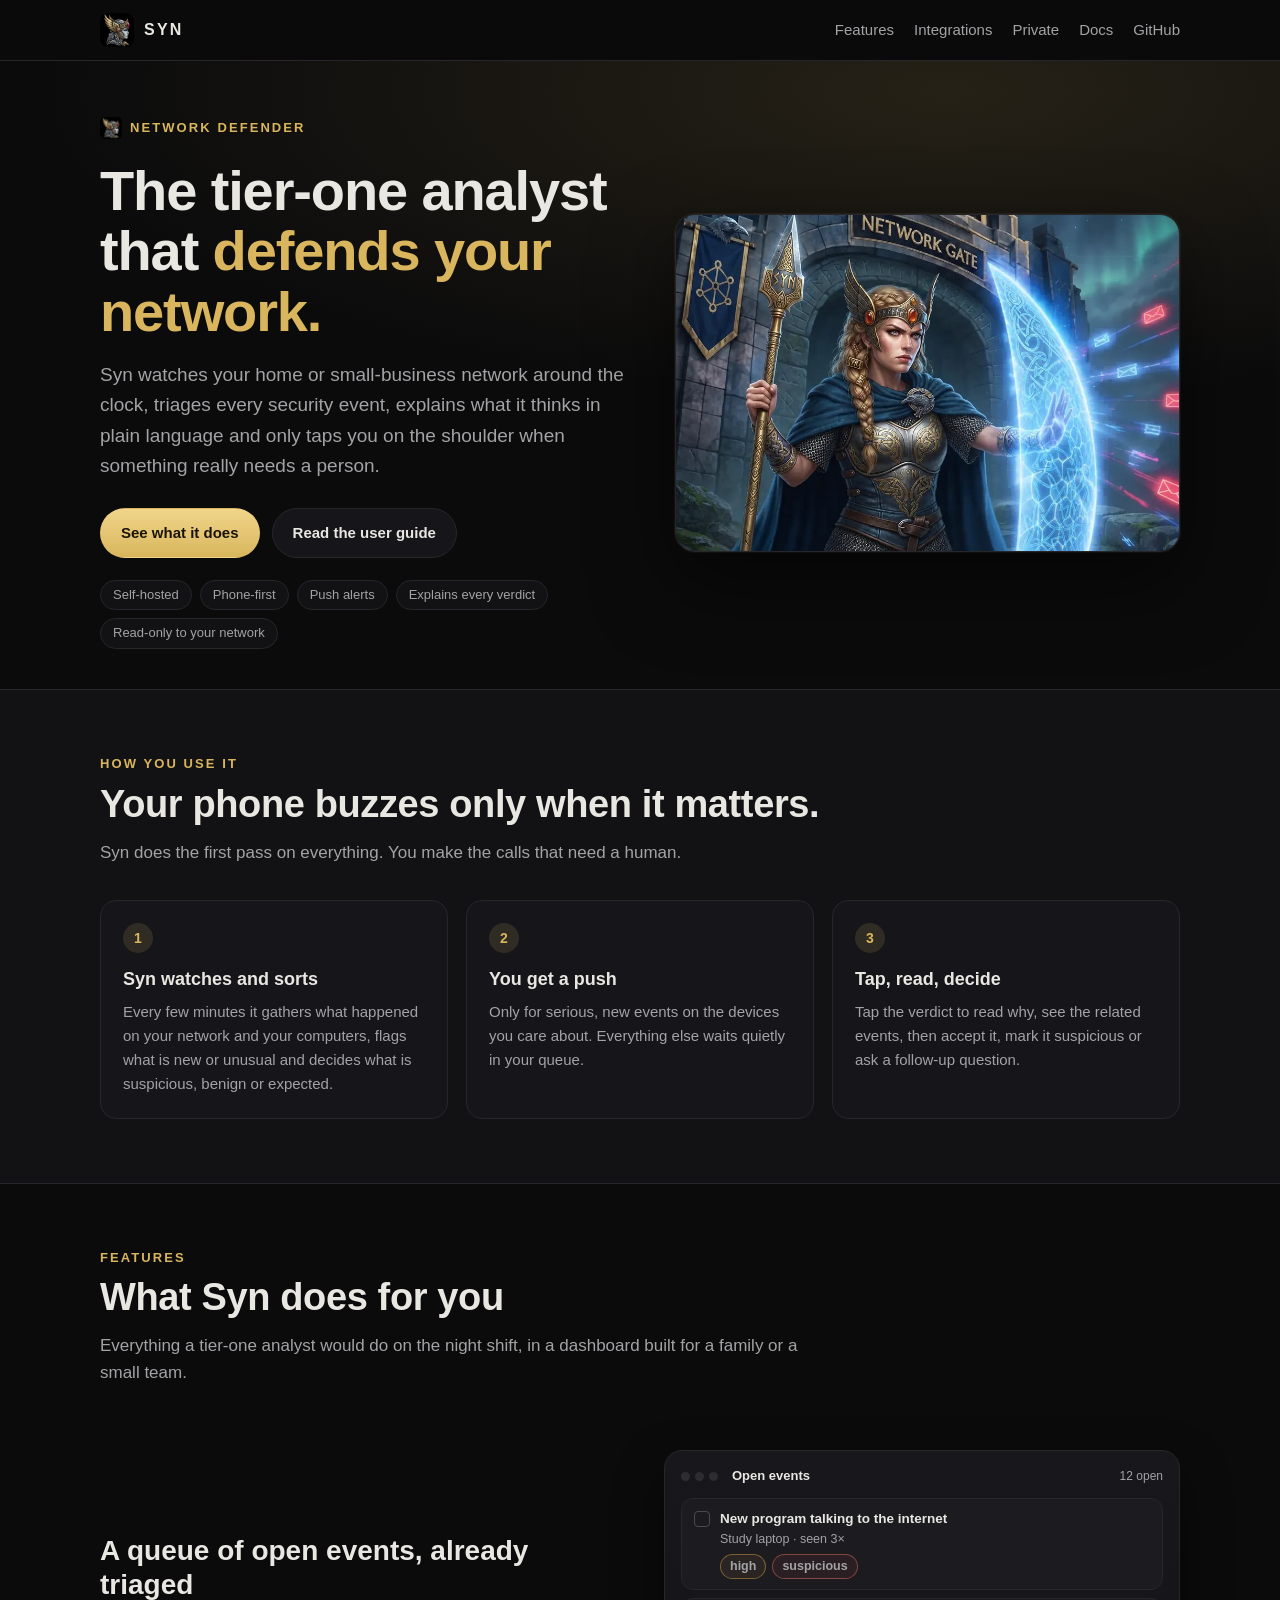
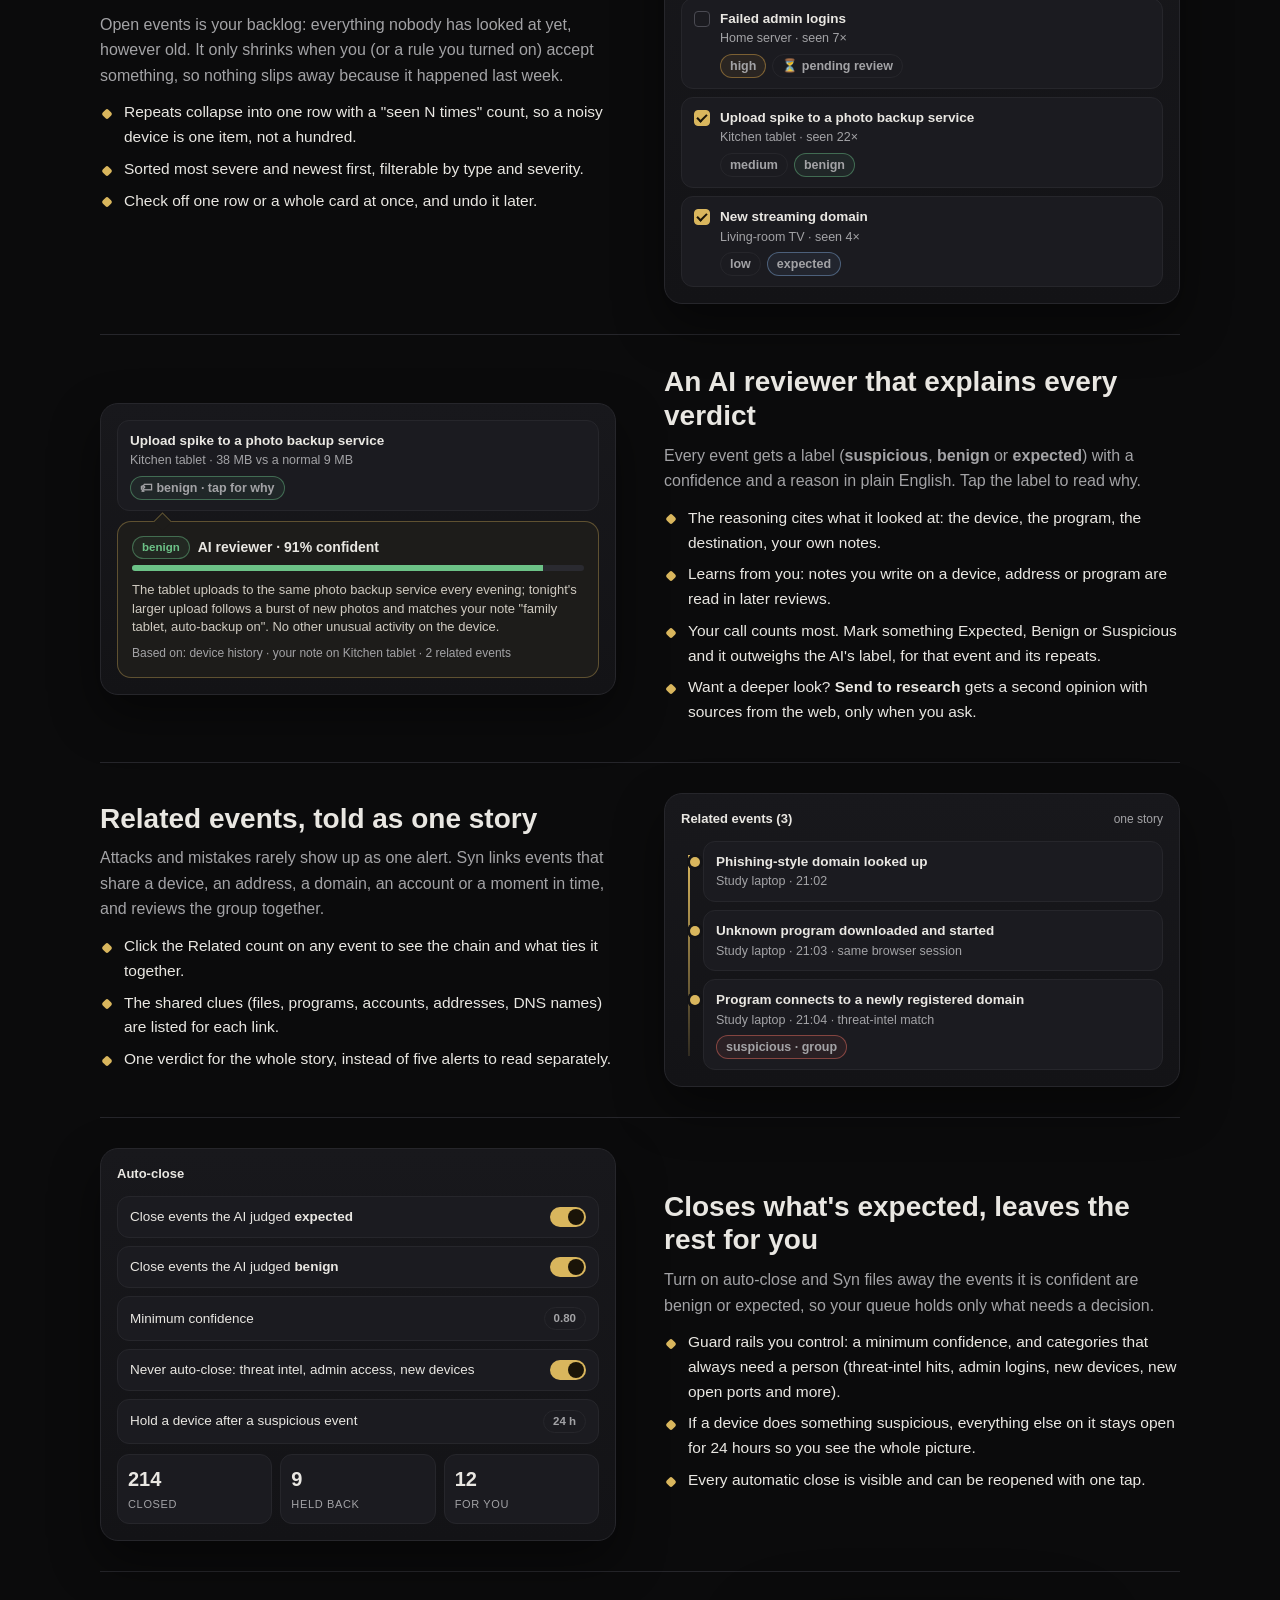
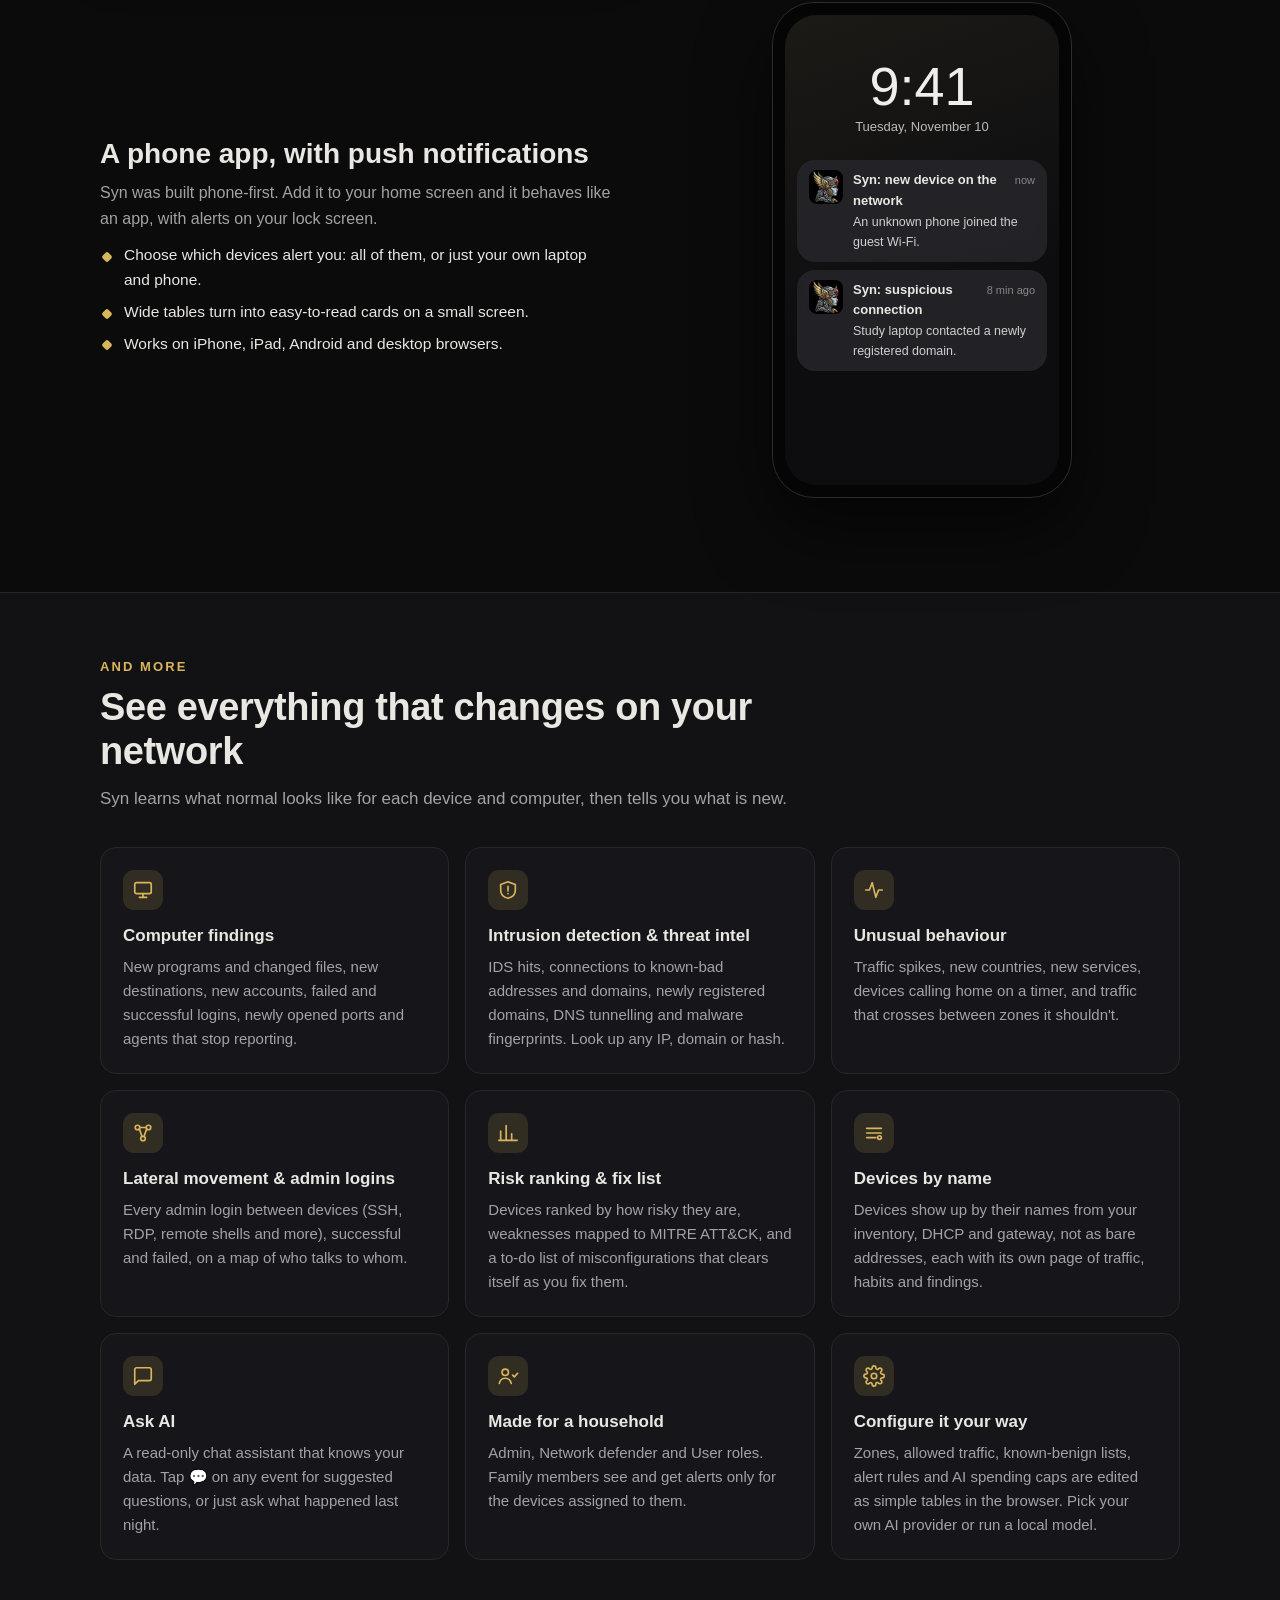
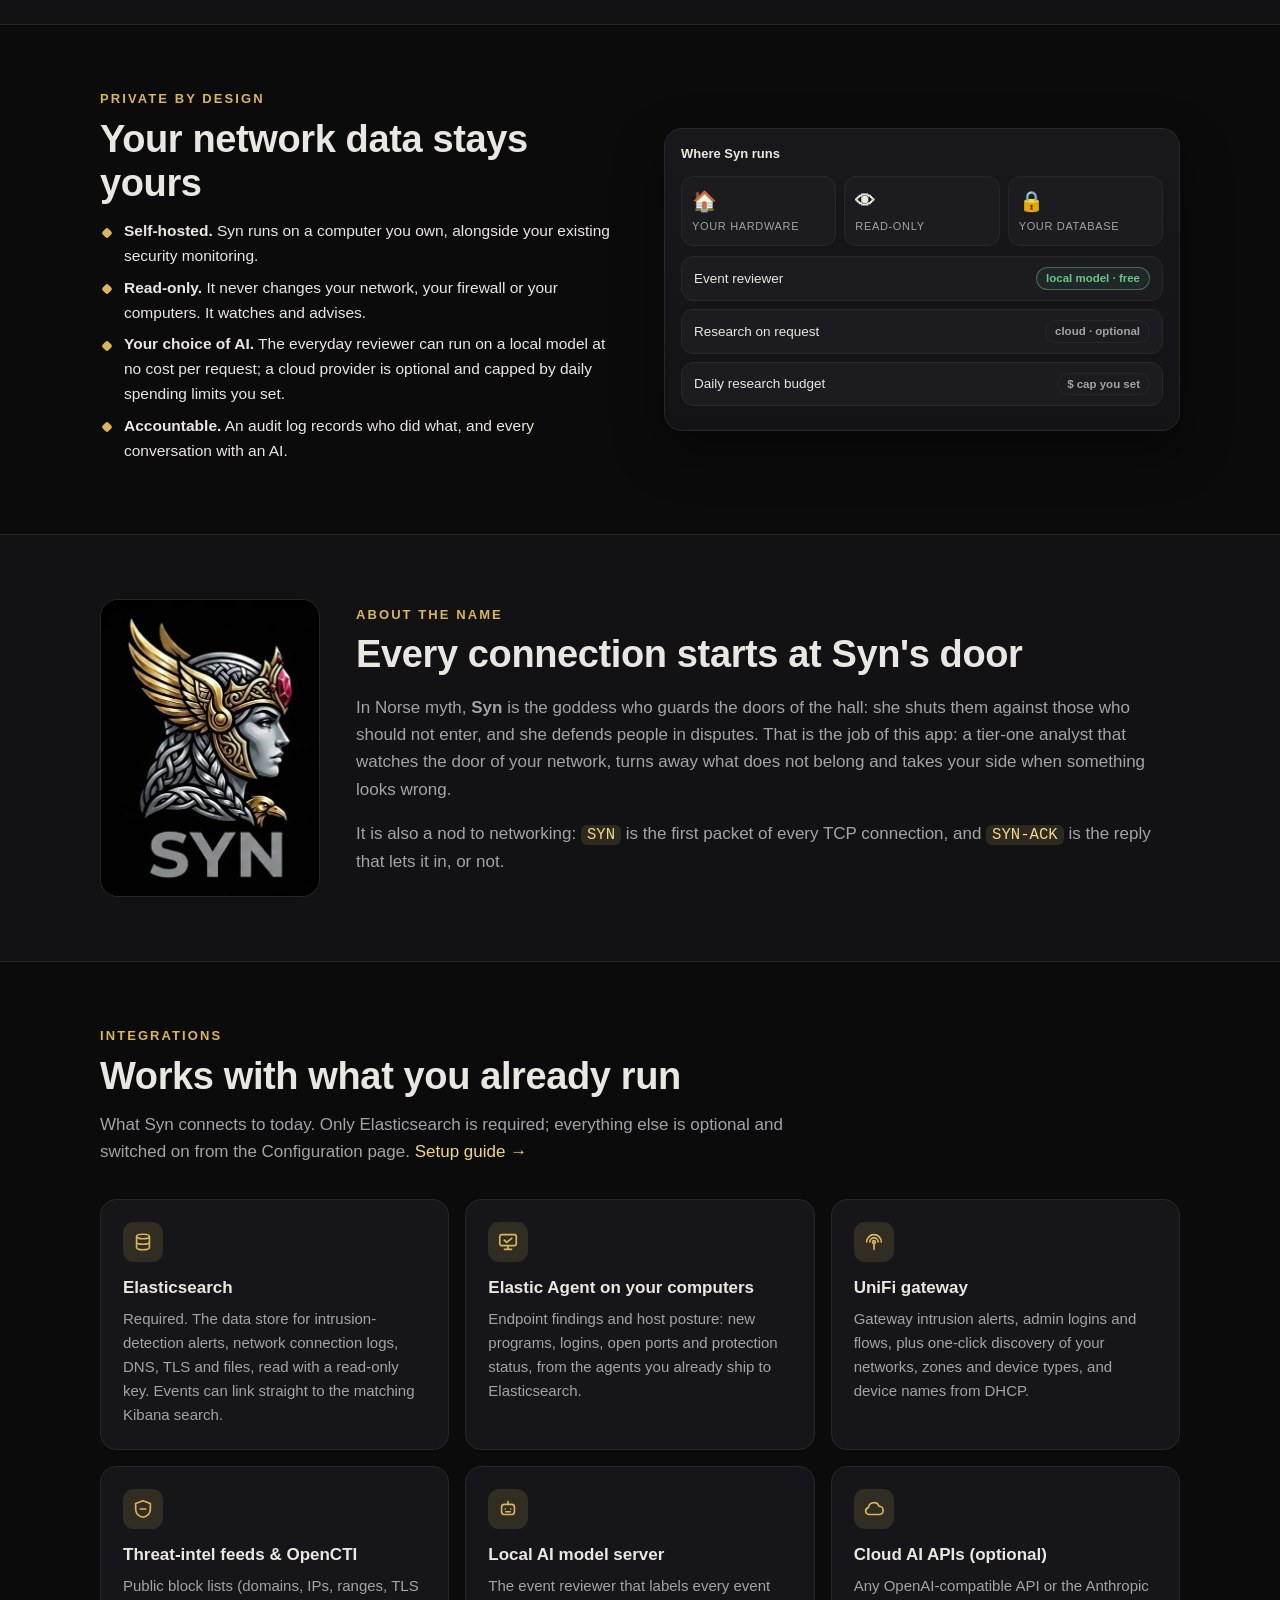
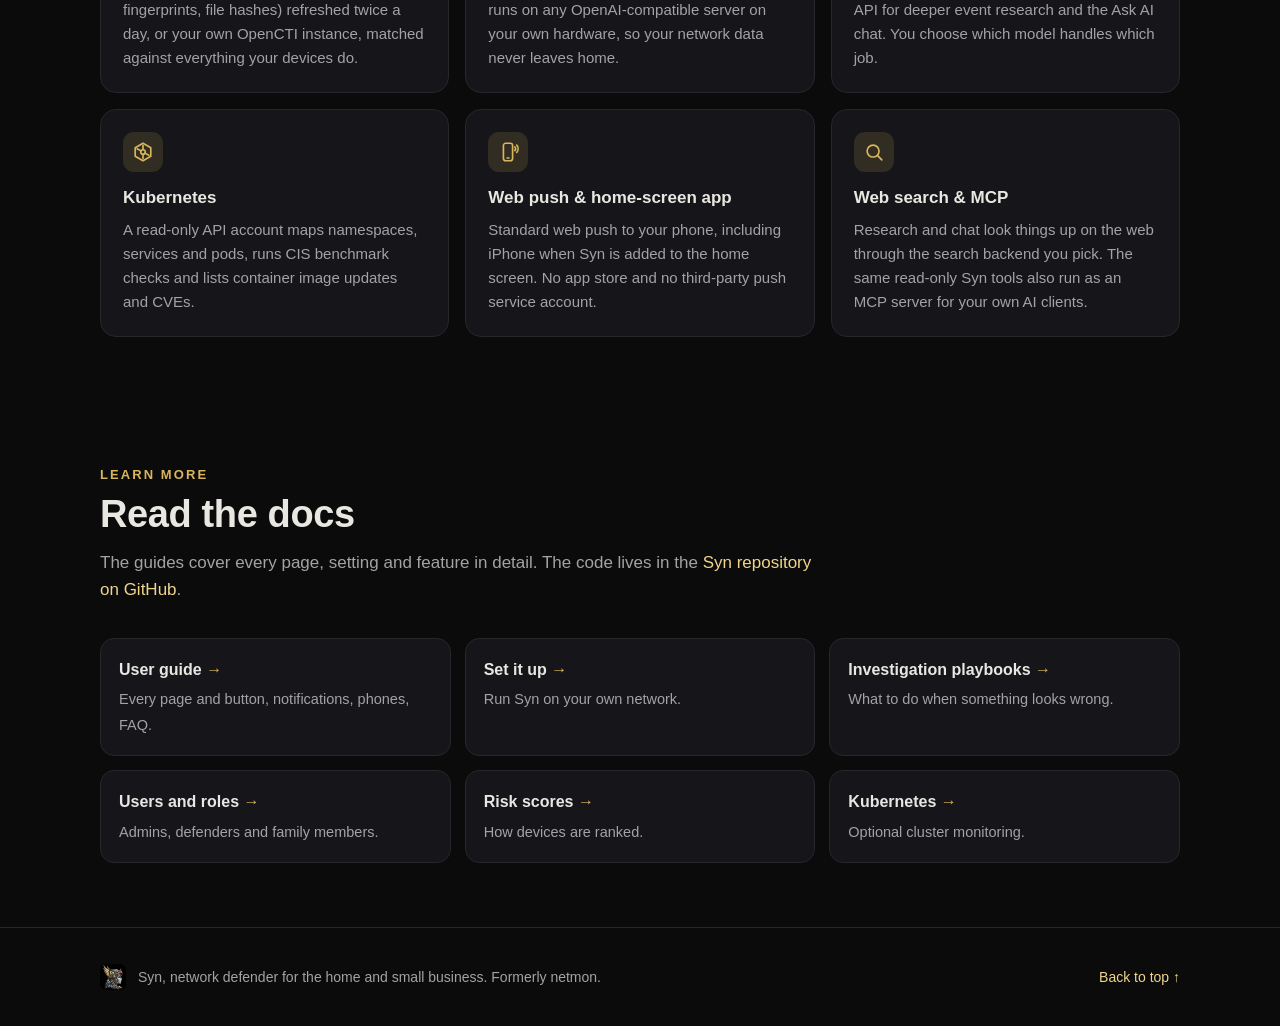
==== commit dd830493: "advice.py: input signature uses SHA-256 instead of SHA-1 (security scan). Also ships the pending log" ====
--- a/docs/index.html
+++ b/docs/index.html
@@ -52,6 +52,7 @@
 .btn:hover{text-decoration:none;border-color:#3a3a40}
 .btn.gold{background:linear-gradient(180deg,var(--gold2),var(--gold));color:#1a1408;border-color:transparent}
 .hero-art{border-radius:20px;overflow:hidden;border:1px solid var(--line);box-shadow:0 30px 80px rgba(0,0,0,.55),0 0 0 1px rgba(217,182,93,.08)}
+.hero-art picture{display:block}
 .hero-art img{width:100%;height:auto;aspect-ratio:3/2}
 .chips{display:flex;flex-wrap:wrap;gap:8px;margin-top:22px}
 .chip{font-size:13px;color:var(--muted);border:1px solid var(--line);border-radius:999px;padding:4px 12px;background:var(--bg2)}
@@ -197,7 +198,8 @@
       </div>
     </div>
     <div class="hero-art">
-      <img src="images/syn-hero.webp" width="1200" height="800" alt="Syn, the Norse door-guard goddess, at the network gate holding up a glowing shield that stops incoming packets" fetchpriority="high">
+      <picture><source media="(prefers-reduced-motion: no-preference)" srcset="images/syn-hero-glow.webp" type="image/webp">
+      <img src="images/syn-hero.webp" width="1200" height="800" alt="Syn, the Norse door-guard goddess, at the network gate holding up a glowing shield that stops incoming packets" fetchpriority="high"></picture>
     </div>
   </div>
 </section>
